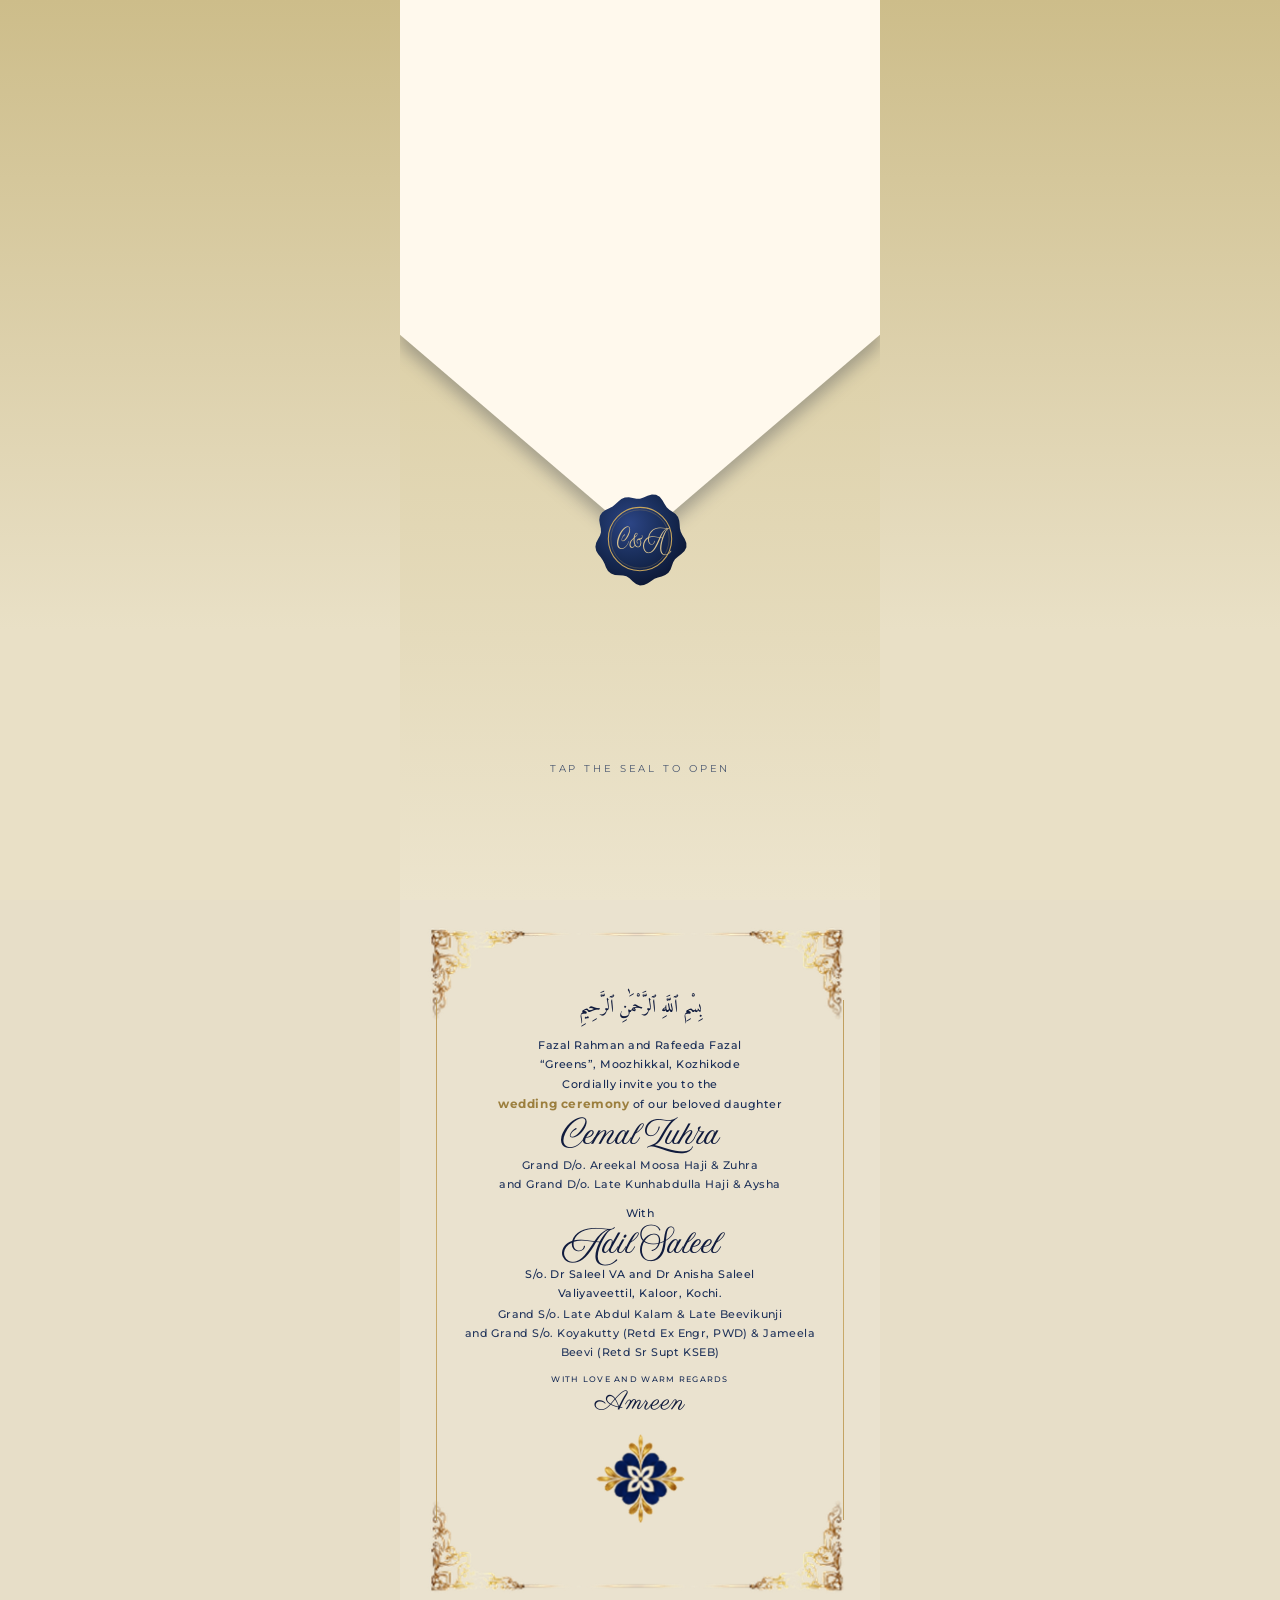
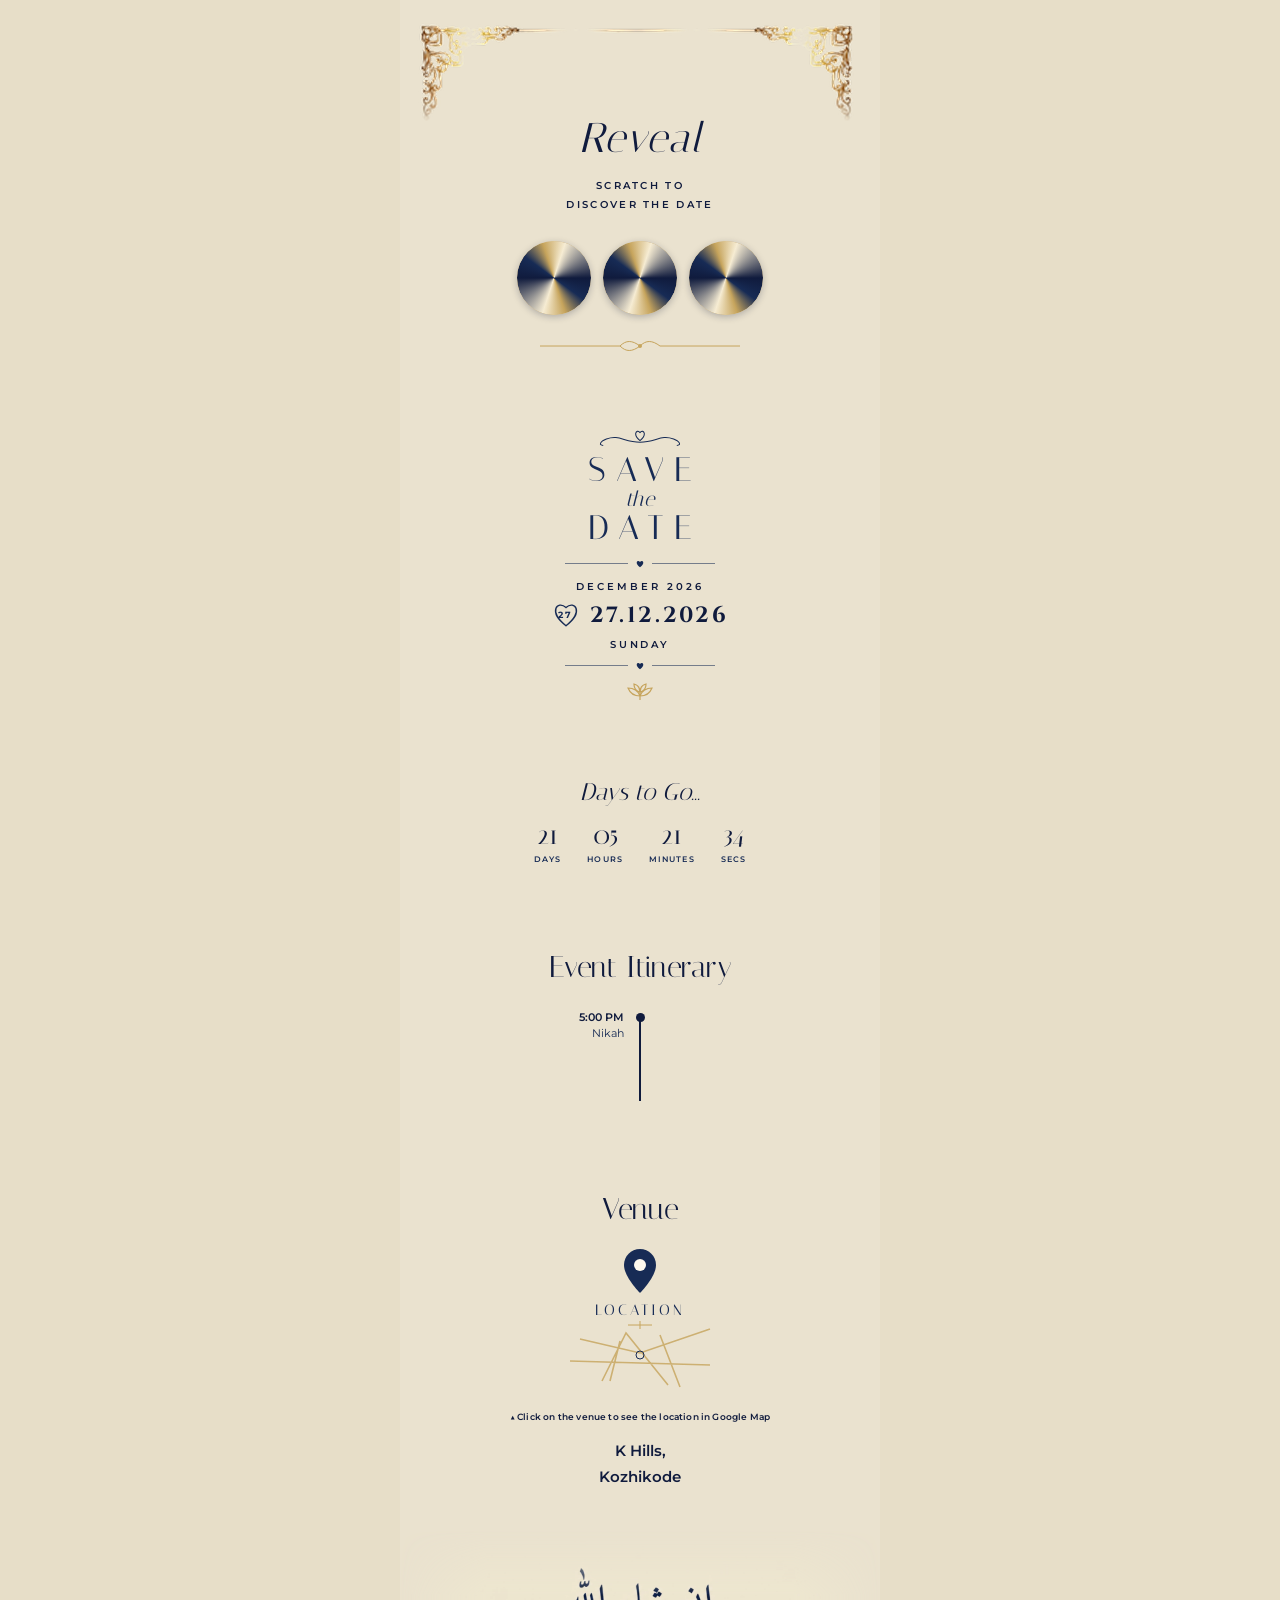
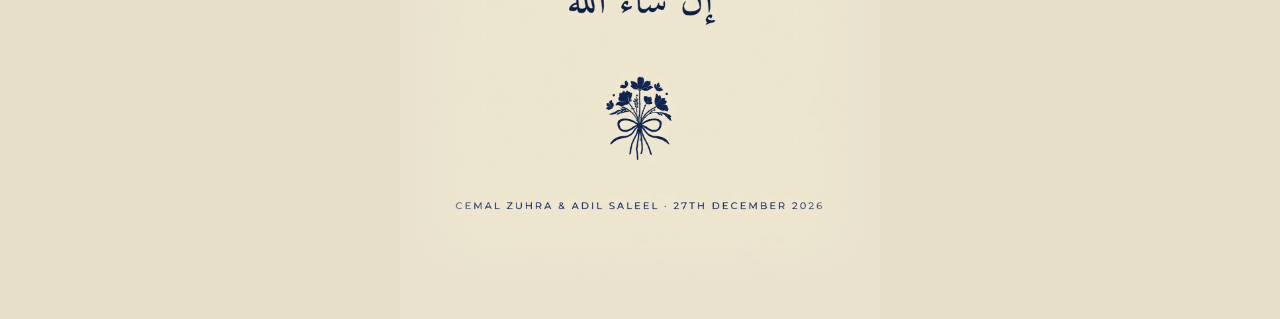
==== index.html @ 6d4accc9 "fefrfrfw" ====
<!DOCTYPE html>
<html lang="en">
<head>
<meta charset="utf-8">
<meta name="viewport" content="width=device-width, initial-scale=1, viewport-fit=cover">
<title>Cemal Zuhra &amp; Adil Saleel · Nikah Invitation</title>

<!-- Open Graph / Facebook / WhatsApp -->
<meta property="og:type" content="website">
<meta property="og:url" content="https://cemal-zuhra-adil-saleel.vercel.app/">
<meta property="og:title" content="Cemal Zuhra &amp; Adil Saleel · Nikah Invitation">
<meta property="og:description" content="Join us as we celebrate the Nikah of Cemal Zuhra and Adil Saleel on 27th December 2026 at K Hills, Kozhikode.">
<meta property="og:image" content="https://cemal-zuhra-adil-saleel.vercel.app/assets/og.jpg">
<meta property="og:image:width" content="1200">
<meta property="og:image:height" content="630">

<!-- Twitter -->
<meta property="twitter:card" content="summary_large_image">
<meta property="twitter:url" content="https://cemal-zuhra-adil-saleel.vercel.app/">
<meta property="twitter:title" content="Cemal Zuhra &amp; Adil Saleel · Nikah Invitation">
<meta property="twitter:description" content="Join us as we celebrate the Nikah of Cemal Zuhra and Adil Saleel on 27th December 2026 at K Hills, Kozhikode.">
<meta property="twitter:image" content="https://cemal-zuhra-adil-saleel.vercel.app/assets/og.jpg">
<link rel="preconnect" href="https://fonts.googleapis.com">
<link rel="preconnect" href="https://fonts.gstatic.com" crossorigin>
<link href="https://fonts.googleapis.com/css2?family=Cinzel:wght@600;700&family=Italiana&family=Parisienne&family=Montserrat:wght@400;500;600;700&family=Amiri:wght@400;700&display=swap" rel="stylesheet">
<link rel="stylesheet" href="style.css">
</head>
<body class="lock">

<!-- BACKGROUND AUDIO -->
<audio id="bgAudio" autoplay loop>
  <source src="assets/ZARIYA.mp3" type="audio/mp3">
  Your browser does not support the audio element.
</audio>

<!-- ENVELOPE -->
<div id="env"><div class="in">
  <div class="flapwrap"><div class="flap"></div></div>
  <button class="seal" id="seal" aria-label="Open the invitation">
    <svg viewBox="0 0 120 120"><defs><radialGradient id="wx" cx="38%" cy="32%" r="75%"><stop offset="0" stop-color="#2C4585"/><stop offset=".55" stop-color="#172B55"/><stop offset="1" stop-color="#0B1530"/></radialGradient></defs>
    <path id="wp" fill="url(#wx)" d=""/><circle cx="60" cy="60" r="38" fill="none" stroke="#C6A45C" stroke-width="1.3"/><circle cx="60" cy="60" r="35" fill="none" stroke="#C6A45C" stroke-opacity=".5" stroke-width=".6"/>
    <text x="60" y="68" text-anchor="middle" font-family="Amoresa, serif" font-size="24" textLength="56" lengthAdjust="spacingAndGlyphs" fill="#DCC58F">C&amp;A</text></svg>
  </button>
  <div class="hint">TAP THE SEAL TO OPEN</div>
</div></div>

<main class="page" id="pg">

<!-- 1 COVER -->
<section class="cover" aria-label="Invitation">
  <!-- <div class="cover-verse" style="top:19%">
    <div class="cv-ar">وَخَلَقْنَاكُمْ أَزْوَاجًا</div>
    <div class="cv-en">“And We created you in pairs”</div>
  </div> -->
  <!-- <div class="cover-invite" style="top:25.5%">TOGETHER WITH THEIR FAMILIES</div> -->
  <div class="names" style="top:31.5%">Cemal </div>
  <div class="heart" style="top:38%"><i></i><svg viewBox="0 0 24 22"><path d="M12 20.5C-5 8 4-2 12 5c8-7 17 3 0 15.5z" fill="none" stroke="currentColor" stroke-width="1.8"/></svg><i></i></div>
  <div class="names" style="top:44.5%">Adil </div>
  <div class="cover-floral" style="top:51.5%">
    <svg viewBox="0 0 260 40" class="floral-svg" aria-hidden="true">
      <defs>
        <linearGradient id="flr-line-l" x1="0%" y1="0%" x2="100%" y2="0%">
          <stop offset="0%" stop-color="#C6A45C" stop-opacity="0"/>
          <stop offset="50%" stop-color="#C6A45C" stop-opacity="0.8"/>
          <stop offset="100%" stop-color="#B8924A"/>
        </linearGradient>
        <linearGradient id="flr-line-r" x1="0%" y1="0%" x2="100%" y2="0%">
          <stop offset="0%" stop-color="#B8924A"/>
          <stop offset="50%" stop-color="#C6A45C" stop-opacity="0.8"/>
          <stop offset="100%" stop-color="#C6A45C" stop-opacity="0"/>
        </linearGradient>
        <linearGradient id="flr-gold" x1="0%" y1="0%" x2="100%" y2="100%">
          <stop offset="0%" stop-color="#DFC896"/>
          <stop offset="45%" stop-color="#C6A45C"/>
          <stop offset="100%" stop-color="#9C7F3E"/>
        </linearGradient>
      </defs>
      <line x1="15" y1="20" x2="96" y2="20" stroke="url(#flr-line-l)" stroke-width="0.9" stroke-linecap="round"/>
      <line x1="164" y1="20" x2="245" y2="20" stroke="url(#flr-line-r)" stroke-width="0.9" stroke-linecap="round"/>
      <path d="M 96 20 C 101 20, 104 18, 106 15 C 107 13.5, 106 12, 103.5 13" fill="none" stroke="#C6A45C" stroke-width="0.9" stroke-linecap="round"/>
      <circle cx="100" cy="24" r="1.4" fill="#C6A45C"/>
      <path d="M 164 20 C 159 20, 156 18, 154 15 C 153 13.5, 154 12, 156.5 13" fill="none" stroke="#C6A45C" stroke-width="0.9" stroke-linecap="round"/>
      <circle cx="160" cy="24" r="1.4" fill="#C6A45C"/>
      <path d="M 130 5 C 132.5 11, 133 18, 130 26 C 127 18, 127.5 11, 130 5 Z" fill="url(#flr-gold)"/>
      <line x1="130" y1="6" x2="130" y2="25" stroke="#9C7F3E" stroke-width="0.4" opacity="0.6"/>
      <path d="M 112 14.5 C 117 14, 124 17.5, 130 26 C 123.5 24, 116.5 21, 112 14.5 Z" fill="url(#flr-gold)"/>
      <path d="M 113 15 Q 121.5 20 130 26" fill="none" stroke="#9C7F3E" stroke-width="0.4" opacity="0.6"/>
      <path d="M 148 14.5 C 143 14, 136 17.5, 130 26 C 136.5 24, 143.5 21, 148 14.5 Z" fill="url(#flr-gold)"/>
      <path d="M 147 15 Q 138.5 20 130 26" fill="none" stroke="#9C7F3E" stroke-width="0.4" opacity="0.6"/>
      <path d="M 130 28.5 L 131.6 31 L 130 33.5 L 128.4 31 Z" fill="url(#flr-gold)"/>
    </svg>
  </div>
  <div class="cover-event" style="top:58.5%">
    <div class="ce-title">Nikah</div>
    <div class="ce-date">27 Dec '26</div>
  </div>
  <div class="cover-venue" style="top:66.8%">K HILLS<br>KOZHIKODE</div>
  <div class="scroll" style="top:77%"><div class="mouse"></div>SCROLL</div>
</section>

<!-- 2 FAMILY -->
<section style="padding:30px 0 10px">
<div class="fam rv">
  <svg width="0" height="0" style="position:absolute"><defs><linearGradient id="gg" x1="0" y1="0" x2="1" y2="1"><stop offset="0" stop-color="#DCC58F"/><stop offset=".5" stop-color="#C6A45C"/><stop offset="1" stop-color="#9C7F3E"/></linearGradient>
  <symbol id="corner" viewBox="0 0 74 74"><g fill="none" stroke="url(#gg)" stroke-width="1.3" stroke-linecap="round"><path d="M4 4H70M4 4V70M9 9H48M9 9V48"/><path d="M12 12c14 0 22 6 22 18-9-2-14 2-14 10-8-2-12 4-12 14"/><path d="M12 12c0 14 6 22 18 22-2-9 2-14 10-14-2-8 4-12 14-12"/><path d="M22 22c6 0 8 4 6 8M30 14c4 2 6 6 4 10M14 30c2 4 6 6 10 4"/></g><circle cx="12" cy="12" r="3" fill="url(#gg)"/></symbol></defs></svg>
  <img class="orn-t" src="assets/ornament-top.png" alt="" aria-hidden="true"><img class="orn-b" src="assets/ornament-top.png" alt="" aria-hidden="true"><i class="sl l"></i><i class="sl r"></i>
  <div class="ar">بِسْمِ ٱللَّهِ ٱلرَّحْمَٰنِ ٱلرَّحِيمِ</div>
  <div class="sp"></div>
  <div class="cap">Fazal Rahman and Rafeeda Fazal<br>“Greens”, Moozhikkal, Kozhikode<br>Cordially invite you to the<br><span class="hl">wedding ceremony</span> of our beloved daughter</div>
  <span class="nm">Cemal Zuhra</span>
  <div class="cap gp">Grand D/o. Areekal Moosa Haji &amp; Zuhra<br>and Grand D/o. Late Kunhabdulla Haji &amp; Aysha</div>
  <div class="cap with">With</div>
  <span class="nm">Adil Saleel</span>
  <div class="cap">S/o. Dr Saleel VA and Dr Anisha Saleel<br>Valiyaveettil, Kaloor, Kochi.</div>
  <div class="cap gp">Grand S/o. Late Abdul Kalam &amp; Late Beevikunji<br>and Grand S/o. Koyakutty (Retd Ex Engr, PWD) &amp; Jameela Beevi (Retd Sr Supt KSEB)</div>
  <div class="reg">
    <div class="reg-t">With love and warm regards</div>
    <div class="reg-n">Amreen</div>
  </div>
  <img class="med" src="assets/flower.png" alt="" aria-hidden="true">
</div>
</section>

<!-- 3 REVEAL -->
<section class="rev">
  <img class="otop" src="assets/ornament-top.png" alt="" aria-hidden="true">
  <div class="script rv">Reveal</div>
  <div class="cap rv d1">Scratch to<br>discover the date</div>
  <div class="discs rv d2" id="discs">
    <div class="disc" tabindex="0" role="button" aria-label="Scratch to reveal the day"><b>27th</b><canvas></canvas></div>
    <div class="disc" tabindex="0" role="button" aria-label="Scratch to reveal the month"><b>December</b><canvas></canvas></div>
    <div class="disc" tabindex="0" role="button" aria-label="Scratch to reveal the year"><b>2026</b><canvas></canvas></div>
  </div>
  <svg class="orn" viewBox="0 0 200 14"><g fill="none" stroke="#C6A45C" stroke-width="1"><path d="M0 7H80M120 7H200"/><path d="M80 7c6-6 12-6 20 0-8 6-14 6-20 0zM100 7c6-6 12-6 20 0"/></g><circle cx="100" cy="7" r="2" fill="#C6A45C"/></svg>
</section>

<!-- 4 SAVE THE DATE -->
<section class="std">
  <svg class="h rv" viewBox="0 0 120 40"><g fill="none" stroke="#172B55" stroke-width="1.3"><path d="M60 22c-9-7-5-15 0-10 5-5 9 3 0 10z"/><path d="M60 24C40 24 34 14 18 20c-8 3-10 8-4 8M60 24c20 0 26-10 42-4 8 3 10 8 4 8"/></g></svg>
  <div class="big rv d1">SAVE</div><div class="the rv d1">the</div><div class="big rv d1">DATE</div>
  <div class="ln rv d2"><svg width="8" height="8" viewBox="0 0 24 22"><path d="M12 21C-6 8 5-3 12 5c7-8 18 3 0 16z" fill="#172B55"/></svg></div>
  <div class="mo rv d2">DECEMBER 2026</div>
  <div class="dt rv d3"><svg viewBox="0 0 26 24"><path d="M13 22C-4 9 5-2 13 5c8-7 17 4 0 17z" fill="none" stroke="#172B55" stroke-width="1.3"/><text x="13" y="14.5" text-anchor="middle" font-size="8.5" font-family="Montserrat,sans-serif" font-weight="700" fill="#172B55">27</text></svg>27.12.2026</div>
  <div class="mo rv d3">SUNDAY</div>
  <div class="ln rv d4"><svg width="8" height="8" viewBox="0 0 24 22"><path d="M12 21C-6 8 5-3 12 5c7-8 18 3 0 16z" fill="#172B55"/></svg></div>
  <svg class="rv d4" width="60" height="20" viewBox="0 0 60 20" fill="none" stroke="#C6A45C" stroke-width="1.2"><path d="M30 18V8M30 14c-6 0-10-3-12-8 6 0 10 3 12 8zM30 14c6 0 10-3 12-8-6 0-10 3-12 8zM30 10c-4-1-6-4-6-8 4 1 6 4 6 8zM30 10c4-1 6-4 6-8-4 1-6 4-6 8z"/></svg>
</section>

<!-- 5 COUNTDOWN -->
<section class="cd">
  <h2 class="rv">Days to Go...</h2>
  <div class="cdr rv d1"><div><span id="cd">00</span><small>DAYS</small></div><div><span id="ch">00</span><small>HOURS</small></div><div><span id="cm">00</span><small>MINUTES</small></div><div><span id="cs">00</span><small>SECS</small></div></div>
</section>

<!-- 6 ITINERARY -->
<section class="it">
  <h2 class="rv">Event Itinerary</h2>
  <div class="tl2 rv d1"><span class="dot"></span><div class="t"><b>5:00 PM</b><span>Nikah</span></div></div>
</section>

<!-- 7 VENUE -->
<section class="ven">
  <h2 class="rv">Venue</h2>
  <a class="loc rv d1" href="https://www.google.com/maps/search/?api=1&query=K+Hills+Kozhikode" target="_blank" rel="noopener" aria-label="Open K Hills, Kozhikode in Google Maps">
    <svg viewBox="0 0 180 150"><path d="M90 6c-9 0-16 7-16 16 0 12 16 28 16 28s16-16 16-28c0-9-7-16-16-16z" fill="#172B55"/><circle cx="90" cy="22" r="6" fill="#FFF9ED"/>
    <text x="90" y="72" text-anchor="middle" font-family="Italiana,serif" font-size="15" letter-spacing="3" fill="#172B55">LOCATION</text>
    <path d="M78 82h24M90 78v8" stroke="#C6A45C" stroke-width="1"/>
    <g stroke="#C6A45C" stroke-opacity=".8" stroke-width="1.6" fill="none"><path d="M30 96l60 14 70-24M52 138l24-48 42 52M20 118l140 4M110 92l20 52M70 98l-10 40"/></g><circle cx="90" cy="112" r="4" fill="none" stroke="#172B55"/></svg>
  </a>
  <div class="vn rv d2"><a href="https://www.google.com/maps/search/?api=1&query=K+Hills+Kozhikode" target="_blank" rel="noopener">▲ Click on the venue to see the location in Google Map</a><p>K Hills,<br>Kozhikode</p></div>
</section>

<!-- 8 CLOSING -->
<section class="fin">
  <img class="rv" alt="In shaa Allah — Cemal Zuhra &amp; Adil Saleel · 27th December 2026" src="assets/footer.webp">
</section>

</main>

<script src="script.js"></script>
</body>
</html>
---- style.css ----
:root {
    --navy: #101B3D;
    --royal: #172B55;
    --mid: #0B1530;
    --gold: #C6A45C;
    --champ: #DCC58F;
    --ivory: #FFF9ED;
    --paper: #EAE2CF;
    --backdrop: #E7DEC8;
    box-sizing: border-box;
    padding-top: env(safe-area-inset-top, 0px);
    padding-bottom: env(safe-area-inset-bottom, 0px)
}

@media (prefers-color-scheme:dark) {
    :root:not([data-theme="light"]) {
        --backdrop: #0B1530
    }
}

:root[data-theme="dark"] {
    --backdrop: #0B1530
}

html {
    scroll-padding-top: env(safe-area-inset-top, 0px);
    scroll-behavior: smooth
}

* {
    box-sizing: border-box;
    margin: 0
}

body {
    background: var(--backdrop);
    font-family: Montserrat, sans-serif;
    color: var(--navy);
    overflow-x: hidden
}

body.lock {
    overflow: hidden;
    height: 100%
}

.page {
    max-width: 480px;
    margin: 0 auto;
    background: var(--paper);
    position: relative;
    overflow: hidden
}

.cap {
    font-size: .62rem;
    letter-spacing: .2em;
    text-transform: uppercase;
    line-height: 2;
    font-weight: 500
}

h2 {
    font-family: Italiana, serif;
    font-weight: 400;
    font-size: 1.9rem;
    color: var(--navy);
    text-align: center
}

.rv {
    opacity: 0;
    transform: translateY(28px);
    transition: opacity 1s ease, transform 1s ease
}

.rv.in {
    opacity: 1;
    transform: none
}

.d1 {
    transition-delay: .15s
}

.d2 {
    transition-delay: .3s
}

.d3 {
    transition-delay: .45s
}

.d4 {
    transition-delay: .6s
}

/* ENVELOPE */
#env {
    position: fixed;
    inset: 0;
    z-index: 50;
    background: linear-gradient(#cdbd8a, #e9e0c6 70%);
    display: flex;
    justify-content: center;
    transition: transform 1.2s cubic-bezier(.7, 0, .3, 1) .9s, opacity .8s ease 1.3s
}

#env.open {
    transform: translateY(105%);
    opacity: 0;
    pointer-events: none
}

#env .in {
    position: relative;
    width: 100%;
    max-width: 480px;
    height: 100%;
    overflow: hidden;
    background: linear-gradient(#d4c593, #ece4cd)
}

.flap {
    position: absolute;
    left: 0;
    right: 0;
    top: 0;
    height: 60%;
    background: var(--ivory);
    clip-path: polygon(0 0, 100% 0, 100% 62%, 50% 100%, 0 62%);
    filter: drop-shadow(0 8px 10px rgba(11, 21, 48, .25));
    transform-origin: top;
    transition: transform 1s ease
}

.flapwrap {
    position: absolute;
    inset: 0;
    filter: drop-shadow(0 10px 8px rgba(11, 21, 48, .28))
}

#env.open .flap {
    transform: rotateX(180deg)
}

.seal {
    position: absolute;
    left: 50%;
    top: 60%;
    width: 112px;
    height: 112px;
    margin: -56px 0 0 -56px;
    cursor: pointer;
    border: 0;
    background: none;
    z-index: 3;
    animation: pulse 2.2s ease-in-out infinite;
    transition: opacity .5s, transform .6s
}

#env.open .seal {
    opacity: 0;
    transform: scale(.7);
    animation: none
}

@keyframes pulse {
    50% {
        transform: scale(1.07)
    }
}

.hint {
    position: absolute;
    bottom: 14%;
    left: 0;
    right: 0;
    text-align: center;
    color: var(--royal);
    opacity: .75;
    font-size: .6rem;
    letter-spacing: .3em
}

/* COVER */
.cover {
    position: relative;
    width: 100%;
    aspect-ratio: 852/1574;
    container-type: inline-size;
    background: var(--paper) url(assets/cover.png) center/100% 100% no-repeat;
    text-align: center;
    color: var(--navy)
}

.cover>* {
    position: absolute;
    left: 0;
    right: 0;
    transform: translateY(calc(-50% + 16px));
    opacity: 0;
    transition: opacity 1.1s ease, transform 1.1s ease
}

.show .cover>* {
    opacity: 1;
    transform: translateY(-50%)
}

.cover .cap {
    color: var(--navy);
    font-size: 2.4cqw;
    letter-spacing: .27em;
    line-height: 1.55;
    font-weight: 400;
    text-indent: .27em
}

.names {
    font-family: 'Amoresa', 'Parisienne', Italiana, serif;
    font-size: 12.5cqw;
    font-weight: 400;
    letter-spacing: 0;
    color: var(--navy);
    line-height: 1
}

.cover-floral {
    display: flex;
    justify-content: center;
    align-items: center;
    pointer-events: none
}

.floral-svg {
    width: 46cqw;
    max-width: 210px;
    height: auto
}

.cover-verse {
    display: flex;
    flex-direction: column;
    align-items: center;
    gap: .3cqw;
    text-align: center
}

.cv-ar {
    font-family: Amiri, serif;
    font-size: 3.8cqw;
    color: var(--navy);
    letter-spacing: .06em;
    line-height: 1.3
}

.cv-en {
    font-family: Italiana, serif;
    font-style: italic;
    font-size: 2.1cqw;
    letter-spacing: .18em;
    text-indent: .18em;
    color: #9C7F3E;
    line-height: 1.3
}

.cover-invite {
    font-size: 2.1cqw;
    letter-spacing: .32em;
    text-indent: .32em;
    text-transform: uppercase;
    color: var(--navy);
    font-weight: 500;
    opacity: .85
}

.cover-event {
    display: flex;
    flex-direction: column;
    align-items: center;
    gap: 1.1cqw
}

.ce-title {
    font-family: 'Cinzel', Montserrat, serif;
    font-size: 5.4cqw;
    font-weight: 700;
    letter-spacing: .24em;
    text-indent: .24em;
    text-transform: uppercase;
    color: var(--navy);
    line-height: 1.15
}

.ce-date {
    font-family: Montserrat, sans-serif;
    font-size: 4cqw;
    font-weight: 600;
    letter-spacing: .12em;
    text-indent: .12em;
    text-transform: uppercase;
    color: var(--navy);
    line-height: 1.4
}

.cover-venue {
    font-size: 3.4cqw;
    letter-spacing: .28em;
    text-indent: .28em;
    text-transform: uppercase;
    color: var(--royal);
    font-weight: 600;
    opacity: .9;
    line-height: 1.7;
}

.heart {
    display: flex;
    align-items: center;
    gap: 1.2cqw;
    justify-content: center;
    color: var(--navy)
}

.heart i {
    width: 2.4cqw;
    height: 2px;
    background: var(--navy)
}

.heart svg {
    width: 6cqw;
    height: auto
}

.scroll {
    display: flex;
    flex-direction: column;
    align-items: center;
    gap: 1.2cqw;
    font-size: 2.2cqw;
    letter-spacing: .3em;
    font-weight: 600;
    color: var(--navy);
    text-indent: .3em
}

.mouse {
    width: 6.2cqw;
    height: 10.4cqw;
    border: 2px solid var(--navy);
    border-radius: 4cqw;
    position: relative
}

.mouse:after {
    content: "";
    position: absolute;
    left: 50%;
    top: 38%;
    width: 1.2cqw;
    height: 1.2cqw;
    margin-left: -.6cqw;
    background: #8b8f9c;
    border-radius: 50%;
    animation: wheel 1.8s ease-in-out infinite
}

@keyframes wheel {

    0%,
    100% {
        transform: translateY(-1.2cqw)
    }

    50% {
        transform: translateY(1.6cqw)
    }
}

.show .cover>:nth-child(1) {
    transition-delay: .3s
}

.show .cover>:nth-child(2) {
    transition-delay: .55s
}

.show .cover>:nth-child(3) {
    transition-delay: .8s
}

.show .cover>:nth-child(4) {
    transition-delay: 1.05s
}

.show .cover>:nth-child(5) {
    transition-delay: 1.3s
}

.show .cover>:nth-child(6) {
    transition-delay: 1.55s
}

.show .cover>:nth-child(7) {
    transition-delay: 1.8s
}

.show .cover>:nth-child(8) {
    transition-delay: 2.0s
}

.show .cover>:nth-child(9) {
    transition-delay: 2.2s
}

/* AMORESA */
@font-face {
    font-family: 'Amoresa';
    src: url('assets/Amoresa%20Regular.otf') format('opentype');
    font-display: swap
}

/* FAMILY PAGE */
@font-face {
    font-family: 'Gimna';
    src: local('Gimna'), local('Gimna Regular'), url('assets/Gimna.ttf') format('truetype'), url('assets/gimna.ttf') format('truetype'), url('assets/Gimna.woff2') format('woff2'), url('assets/Gimna.otf') format('opentype');
    font-display: swap
}

.fam {
    position: relative;
    container-type: inline-size;
    margin: 0 14px;
    padding: 76px 34px 76px;
    text-align: center;
    background: var(--paper)
}

.fam .orn-t,
.fam .orn-b {
    position: absolute;
    left: 10px;
    right: 10px;
    width: calc(100% - 20px);
    height: auto;
    pointer-events: none;
    user-select: none
}

.fam .orn-t {
    top: 10px
}

.fam .orn-b {
    bottom: 10px;
    transform: scaleY(-1)
}

.fam .sl {
    position: absolute;
    top: calc(10px + (100cqw - 20px)*.2184 - 6px);
    bottom: calc(10px + (100cqw - 20px)*.2184 - 6px);
    width: 1px;
    background: linear-gradient(#B8924A, #C6A45C 50%, #B8924A);
    opacity: .85
}

.fam .sl.l {
    left: calc(10px + (100cqw - 20px)*.032)
}

.fam .sl.r {
    right: calc(10px + (100cqw - 20px)*.032)
}

.fam>:not(img):not(.sl) {
    position: relative
}

.ar {
    font-family: Amiri, serif;
    font-size: 1.15rem;
    color: var(--navy);
    line-height: 1.6
}

.fam .cap {
    color: var(--royal);
    font-size: .68rem;
    margin: 2px 0;
    line-height: 1.75;
    letter-spacing: .04em;
    text-transform: none;
}

.fam .cap.with {
    margin: 10px 0 2px;
}

.fam .hl {
    font-weight: 700;
    color: #9C7F3E;
    letter-spacing: .05em;
    font-size: .74rem;
    display: inline-block;
}

.fam .nm {
    font-family: 'Amoresa', 'Parisienne', Italiana, serif;
    font-weight: 400;
    font-size: 1.7rem;
    letter-spacing: 0;
    color: var(--navy);
    margin-top: 10px;
    margin-bottom: 2px;
    display: block;
    line-height: 1.1
}

.fam .sp {
    height: 12px
}

.gp {
    margin-top: 4px;
    font-size: .6rem;
    line-height: 1.65;
    letter-spacing: .04em;
    text-transform: none;
    color: var(--royal);
    opacity: .95
}

.gp b {
    font-weight: 600;
    color: var(--navy)
}

.gp span {
    color: var(--royal)
}

.med {
    display: block;
    width: 96px;
    height: auto;
    margin: 14px auto 0
}

.reg {
    margin-top: 12px;
    text-align: center
}

.reg-t {
    font-size: .5rem;
    letter-spacing: .16em;
    text-transform: uppercase;
    color: var(--royal);
    font-weight: 500;
    line-height: 1.4
}

.reg-n {
    font-family: 'Parisienne', Italiana, serif;
    font-size: 1.7rem;
    font-weight: 400;
    letter-spacing: 0;
    color: var(--navy);
    margin-top: 2px;
    line-height: 1.1
}

/* REVEAL / SAVE */
.rev {
    position: relative;
    padding: 100px 24px 34px;
    text-align: center
}

.rev .otop {
    position: absolute;
    top: 10px;
    left: 14px;
    width: calc(100% - 28px);
    height: auto;
    pointer-events: none;
    user-select: none
}

.script {
    font-family: Italiana, serif;
    font-style: italic;
    font-size: 2.6rem;
    color: var(--navy);
    transform: skewX(-8deg);
    display: inline-block;
    letter-spacing: .02em
}

.rev .cap {
    font-weight: 600;
    color: var(--navy);
    margin-top: 14px;
    font-size: .6rem;
    letter-spacing: .24em
}

.discs {
    display: flex;
    gap: 12px;
    justify-content: center;
    margin: 26px 0 6px
}

.disc {
    position: relative;
    width: 74px;
    height: 74px;
    border-radius: 50%;
    cursor: pointer;
    touch-action: none;
    outline: none
}

.disc b {
    position: absolute;
    inset: 0;
    display: flex;
    align-items: center;
    justify-content: center;
    border-radius: 50%;
    background: #F4EAD6;
    border: 1px solid rgba(198, 164, 92, .6);
    font: 500 .74rem Montserrat, sans-serif;
    color: var(--navy)
}

.disc canvas {
    position: absolute;
    inset: 0;
    width: 100%;
    height: 100%;
    border-radius: 50%;
    box-shadow: 0 2px 7px rgba(11, 21, 48, .25);
    transition: opacity .7s
}

.disc.done canvas {
    opacity: 0;
    pointer-events: none
}

.disc:focus-visible {
    box-shadow: 0 0 0 2px var(--gold)
}

.hrt {
    position: fixed;
    z-index: 60;
    pointer-events: none;
    font-size: 15px;
    line-height: 1;
    animation: fl 1.3s ease-out forwards
}

@keyframes fl {
    from {
        opacity: .95;
        transform: translate(-50%, -50%) scale(.6)
    }

    to {
        opacity: 0;
        transform: translate(calc(-50% + var(--dx)), -72px) scale(1.2)
    }
}

#conf {
    position: fixed;
    inset: 0;
    width: 100%;
    height: 100%;
    z-index: 70;
    pointer-events: none
}

.orn {
    width: 210px;
    height: 14px;
    margin: 24px auto 0;
    display: block
}

.std {
    padding: 36px 24px;
    text-align: center;
    color: var(--royal)
}

.std .h {
    width: 96px;
    margin: 0 auto -4px;
    display: block
}

.std .big {
    font-family: Italiana, serif;
    font-size: 2.1rem;
    letter-spacing: .3em;
    line-height: 1.15;
    text-indent: .3em;
    color: var(--royal)
}

.std .the {
    font-family: Italiana, serif;
    font-style: italic;
    font-size: 1.3rem;
    margin: -2px 0;
    color: var(--royal)
}

.ln {
    display: flex;
    align-items: center;
    justify-content: center;
    gap: 8px;
    margin: 12px auto;
    width: 150px
}

.ln:before,
.ln:after {
    content: "";
    flex: 1;
    height: 1px;
    background: var(--royal);
    opacity: .55
}

.std .mo {
    font-size: .62rem;
    font-weight: 600;
    letter-spacing: .3em;
    margin: 6px 0;
    color: var(--navy);
}

.dt {
    display: flex;
    align-items: center;
    justify-content: center;
    gap: 10px;
    font-family: 'Cinzel', Montserrat, serif;
    font-weight: 700;
    font-size: 1.38rem;
    letter-spacing: .12em;
    color: var(--navy);
    margin: 8px 0;
}

.dt svg {
    width: 28px;
    height: 26px;
}

/* COUNTDOWN */
.cd {
    padding: 36px 20px;
    text-align: center
}

.cd h2 {
    font-family: Italiana, serif;
    font-style: italic;
    font-size: 1.5rem;
    transform: skewX(-8deg)
}

.cdr {
    display: flex;
    gap: 26px;
    justify-content: center;
    margin-top: 16px
}

.cdr div {
    font-family: Italiana, serif;
    font-size: 1.7rem;
    line-height: 1;
    color: var(--navy)
}

.cdr small {
    display: block;
    font-family: Montserrat, sans-serif;
    font-size: .5rem;
    letter-spacing: .14em;
    font-weight: 600;
    margin-top: 6px;
    color: var(--royal)
}

/* ITINERARY */
.it {
    padding: 50px 24px
}

.tl2 {
    position: relative;
    width: 260px;
    margin: 26px auto 0;
    min-height: 90px
}

.tl2:before {
    content: "";
    position: absolute;
    left: 50%;
    top: 6px;
    bottom: 0;
    width: 2px;
    background: var(--navy);
    margin-left: -1px
}

.tl2 .dot {
    position: absolute;
    left: 50%;
    top: 2px;
    width: 9px;
    height: 9px;
    margin-left: -4.5px;
    background: var(--navy);
    border-radius: 50%
}

.tl2 .t {
    position: absolute;
    right: calc(50% + 16px);
    top: -2px;
    text-align: right;
    font-size: .68rem;
    line-height: 1.5
}

.tl2 .t b {
    display: block;
    font-weight: 600
}

.tl2 .t span {
    color: var(--royal)
}

/* VENUE */
.ven {
    padding: 40px 24px;
    text-align: center
}

.loc {
    display: block;
    margin: 16px auto 0;
    width: 180px;
    color: var(--navy);
    text-decoration: none
}

.vn {
    margin-top: 14px
}

.vn a {
    display: block;
    font-size: .55rem;
    font-weight: 600;
    color: var(--navy);
    text-decoration: none;
    letter-spacing: .02em
}

.vn p {
    font-size: .95rem;
    font-weight: 600;
    line-height: 1.7;
    margin-top: 16px;
    color: var(--navy)
}

/* RSVP */
.rs {
    padding: 34px 24px;
    text-align: center
}

.rs h2 {
    font-size: 1.4rem
}

.rs .q {
    font-size: .7rem;
    color: var(--royal);
    margin: 8px 0 16px
}

.btn {
    display: block;
    width: 100%;
    padding: 12px;
    margin-bottom: 10px;
    border-radius: 6px;
    border: 1.5px solid var(--navy);
    font: 500 .8rem Montserrat, sans-serif;
    cursor: pointer;
    transition: all .3s
}

.btn.y {
    background: var(--navy);
    color: var(--ivory)
}

.btn.n {
    background: transparent;
    color: var(--navy)
}

.btn:hover {
    background: var(--royal);
    color: var(--ivory)
}

.btn:focus-visible {
    outline: 2px solid var(--gold);
    outline-offset: 2px
}

#msg {
    font-size: .75rem;
    color: var(--royal);
    min-height: 1.4em;
    margin-top: 6px
}

/* FINAL */
.fin {
    padding: 0 0 calc(30px + env(safe-area-inset-bottom, 0px));
    text-align: center
}

.fin img {
    display: block;
    width: 100%;
    height: auto;
    -webkit-mask-image: linear-gradient(to right, transparent, #000 18%, #000 82%, transparent), linear-gradient(to bottom, transparent, #000 18%, #000 82%, transparent);
    -webkit-mask-composite: source-in;
    mask-image: linear-gradient(to right, transparent, #000 18%, #000 82%, transparent), linear-gradient(to bottom, transparent, #000 18%, #000 82%, transparent);
    mask-composite: intersect
}

@media (prefers-reduced-motion:reduce) {
    * {
        animation: none !important;
        transition-duration: .01s !important
    }
}
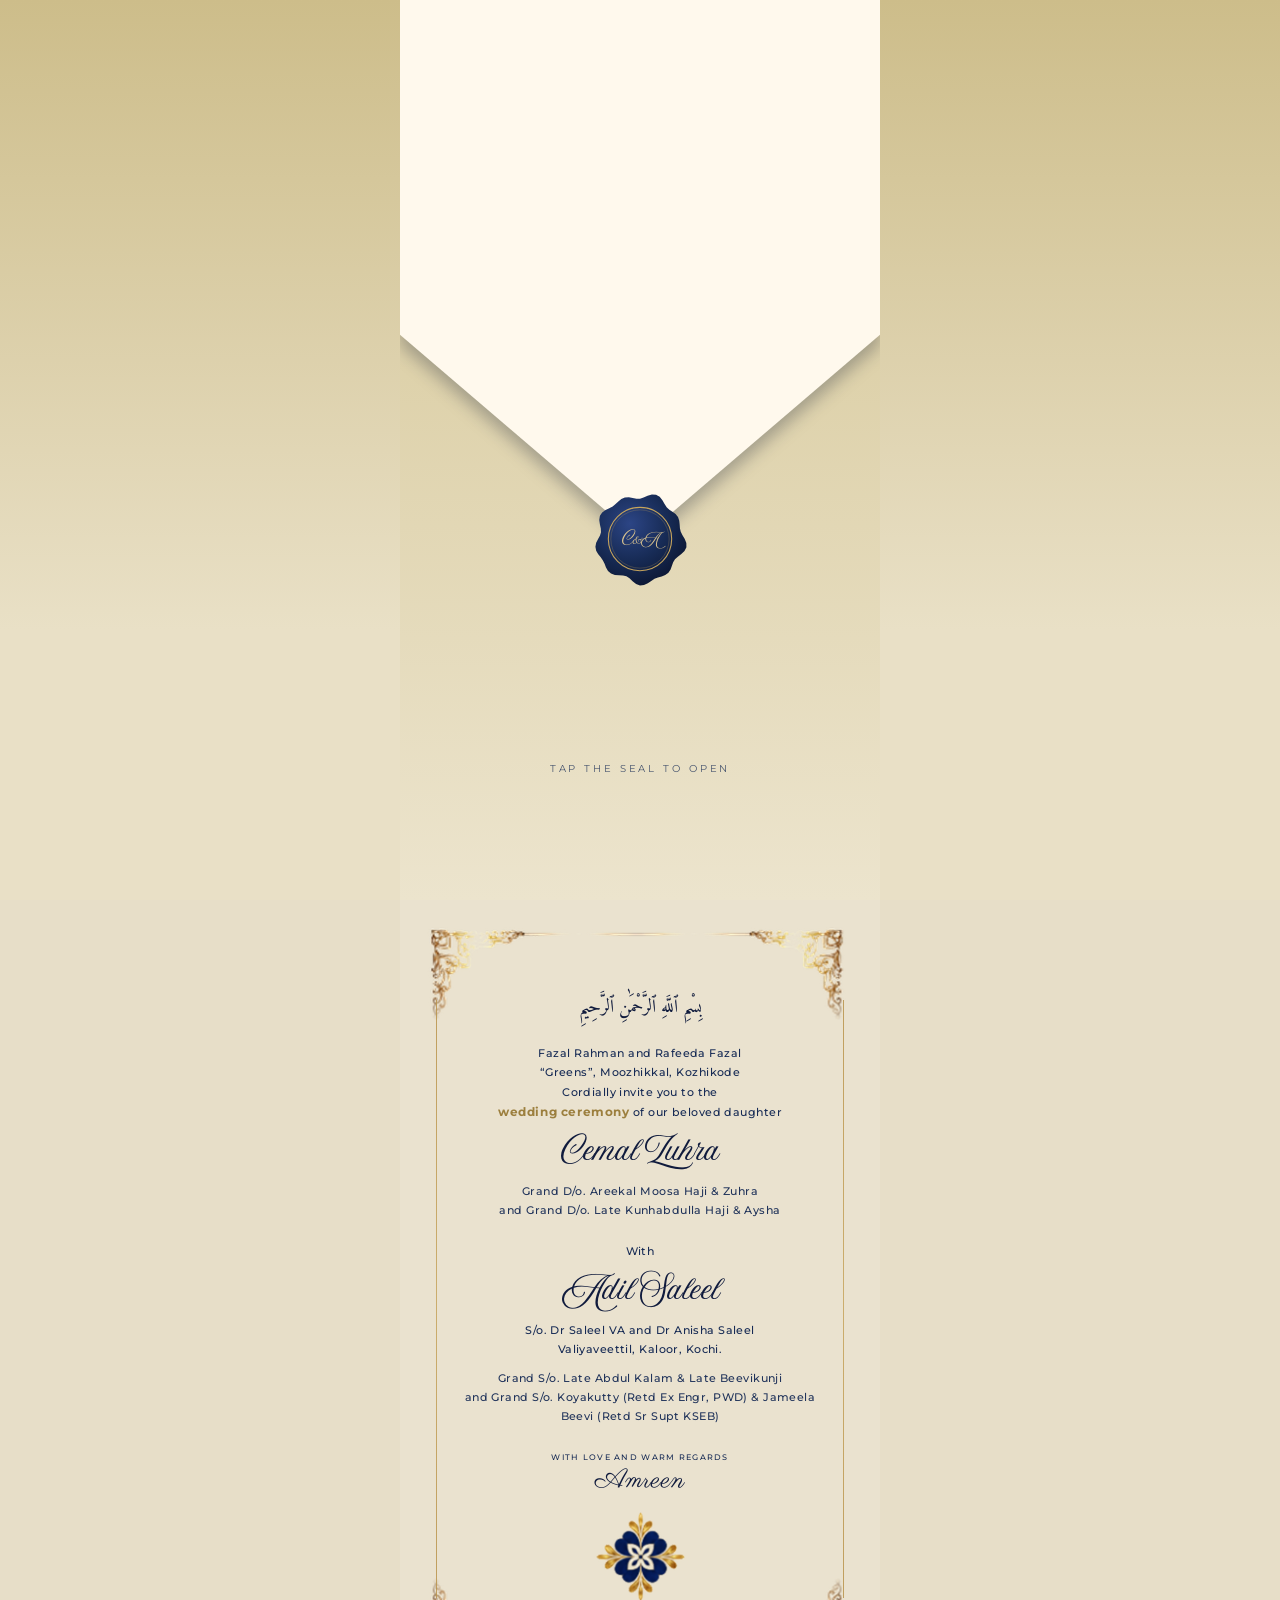
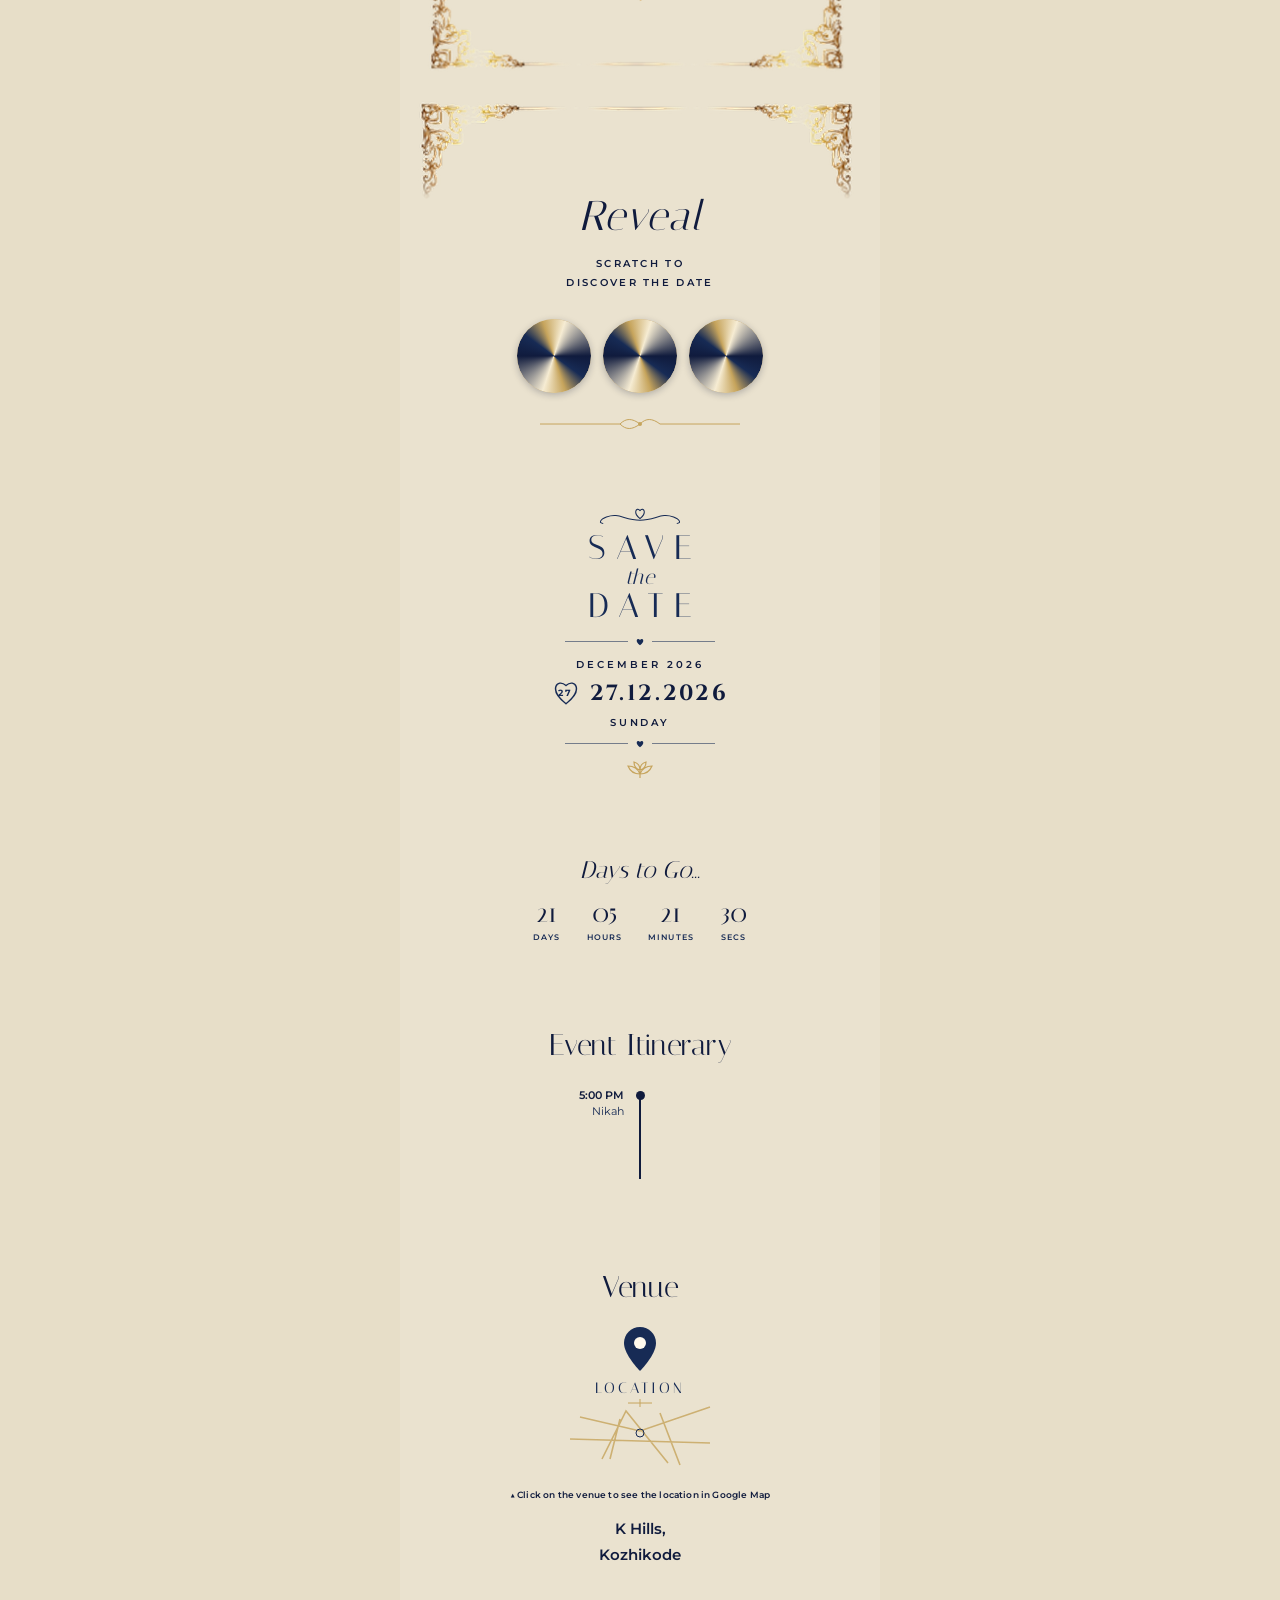
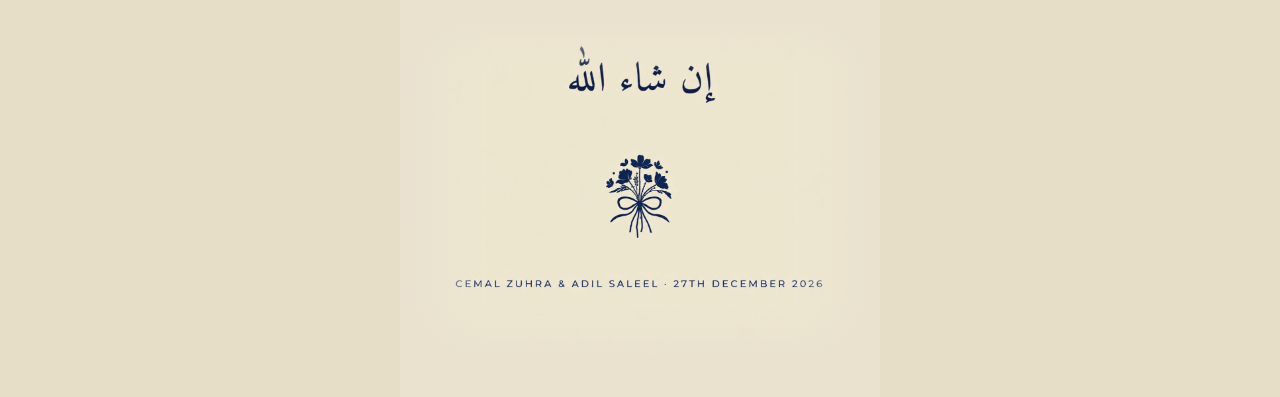
==== commit 16d16be4: "dwedew" ====
--- a/index.html
+++ b/index.html
@@ -39,7 +39,7 @@
   <button class="seal" id="seal" aria-label="Open the invitation">
     <svg viewBox="0 0 120 120"><defs><radialGradient id="wx" cx="38%" cy="32%" r="75%"><stop offset="0" stop-color="#2C4585"/><stop offset=".55" stop-color="#172B55"/><stop offset="1" stop-color="#0B1530"/></radialGradient></defs>
     <path id="wp" fill="url(#wx)" d=""/><circle cx="60" cy="60" r="38" fill="none" stroke="#C6A45C" stroke-width="1.3"/><circle cx="60" cy="60" r="35" fill="none" stroke="#C6A45C" stroke-opacity=".5" stroke-width=".6"/>
-    <text x="60" y="68" text-anchor="middle" font-family="Amoresa, serif" font-size="24" textLength="56" lengthAdjust="spacingAndGlyphs" fill="#DCC58F">C&amp;A</text></svg>
+    <text x="60" y="65" text-anchor="middle" font-family="Amoresa, serif" font-size="17" fill="#DCC58F"><tspan>C</tspan><tspan font-size="12.5">&amp;</tspan><tspan font-size="14.5">A</tspan></text></svg>
   </button>
   <div class="hint">TAP THE SEAL TO OPEN</div>
 </div></div>
@@ -54,7 +54,7 @@
   </div> -->
   <!-- <div class="cover-invite" style="top:25.5%">TOGETHER WITH THEIR FAMILIES</div> -->
   <div class="names" style="top:31.5%">Cemal </div>
-  <div class="heart" style="top:38%"><i></i><svg viewBox="0 0 24 22"><path d="M12 20.5C-5 8 4-2 12 5c8-7 17 3 0 15.5z" fill="none" stroke="currentColor" stroke-width="1.8"/></svg><i></i></div>
+  <div class="heart" style="top:36.5%"><i></i><svg viewBox="0 0 24 22"><path d="M12 20.5C-5 8 4-2 12 5c8-7 17 3 0 15.5z" fill="none" stroke="currentColor" stroke-width="1.8"/></svg><i></i></div>
   <div class="names" style="top:44.5%">Adil </div>
   <div class="cover-floral" style="top:51.5%">
     <svg viewBox="0 0 260 40" class="floral-svg" aria-hidden="true">
--- a/style.css
+++ b/style.css
@@ -489,14 +489,14 @@
 .fam .cap {
     color: var(--royal);
     font-size: .68rem;
-    margin: 2px 0;
+    margin: 10px 0;
     line-height: 1.75;
     letter-spacing: .04em;
     text-transform: none;
 }
 
 .fam .cap.with {
-    margin: 10px 0 2px;
+    margin: 22px 0 4px;
 }
 
 .fam .hl {
@@ -513,8 +513,8 @@
     font-size: 1.7rem;
     letter-spacing: 0;
     color: var(--navy);
-    margin-top: 10px;
-    margin-bottom: 2px;
+    margin-top: 18px;
+    margin-bottom: 12px;
     display: block;
     line-height: 1.1
 }
@@ -550,7 +550,7 @@
 }
 
 .reg {
-    margin-top: 12px;
+    margin-top: 26px;
     text-align: center
 }
 
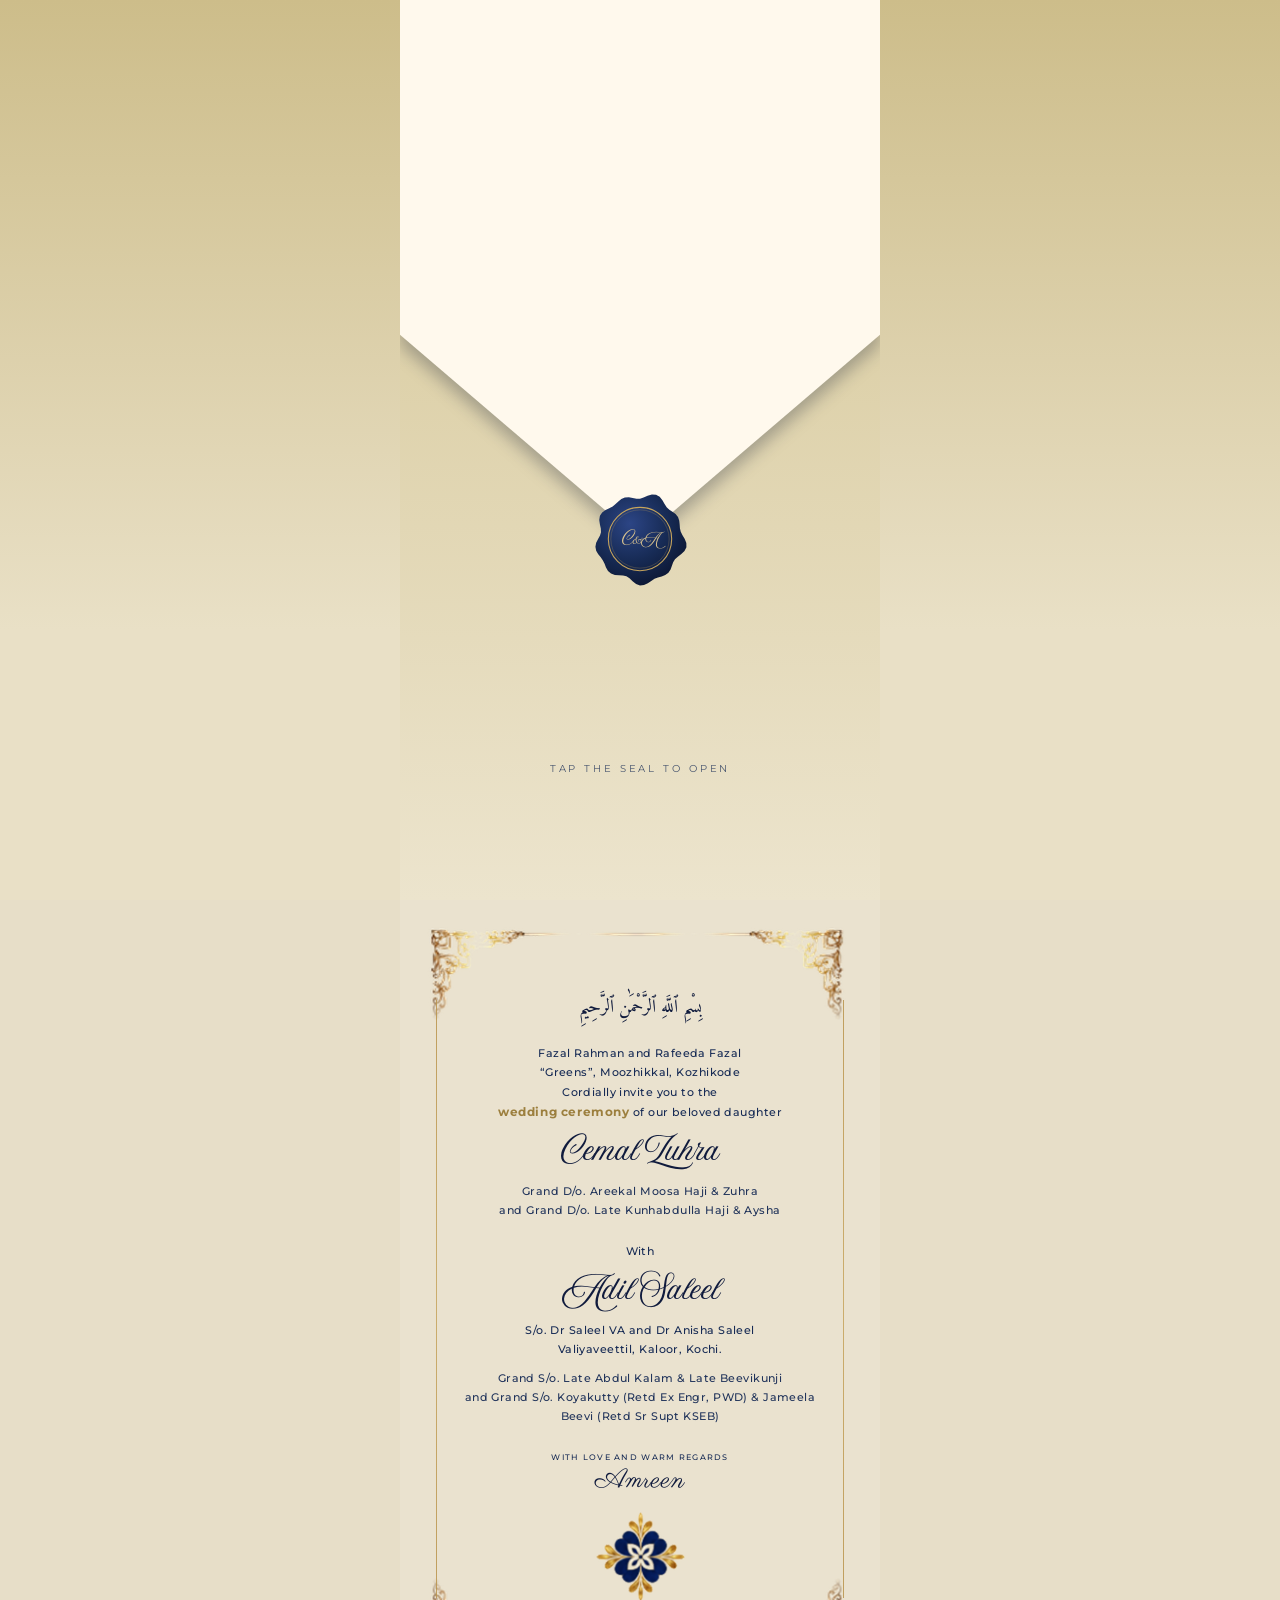
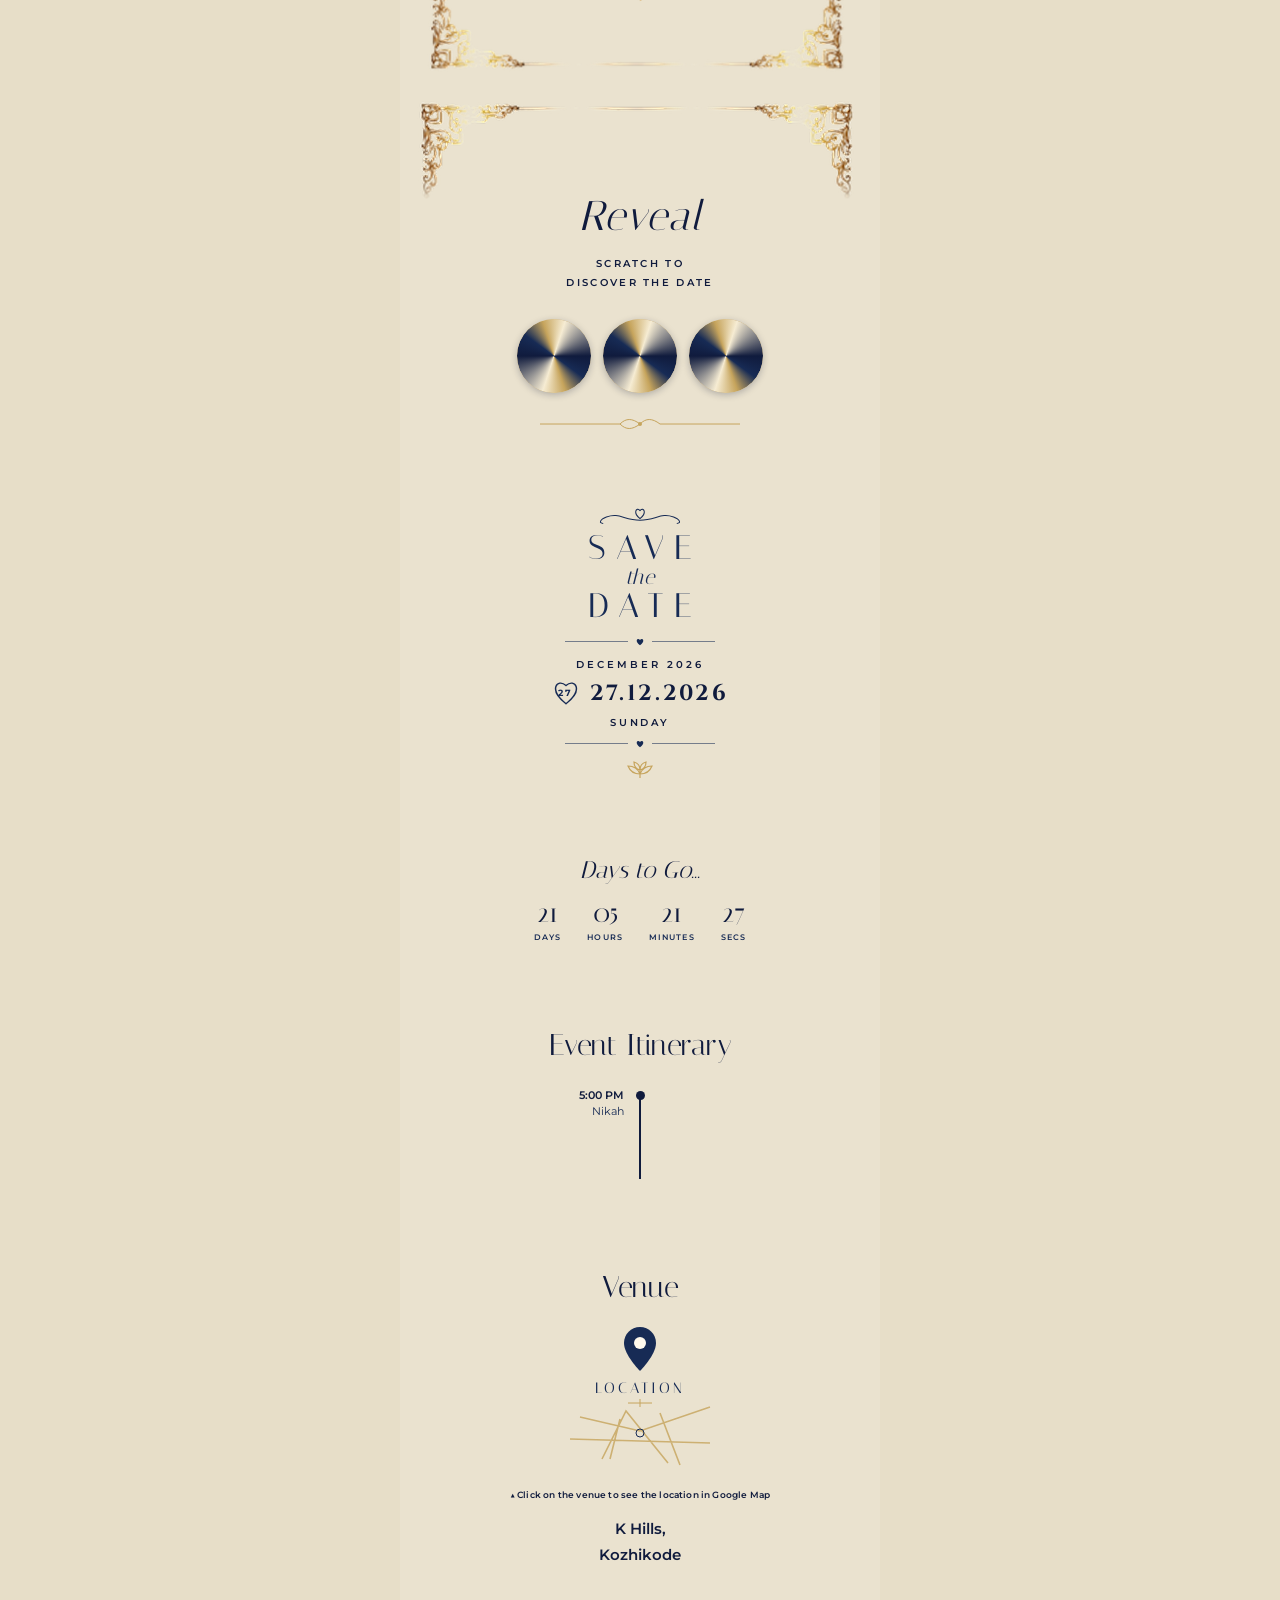
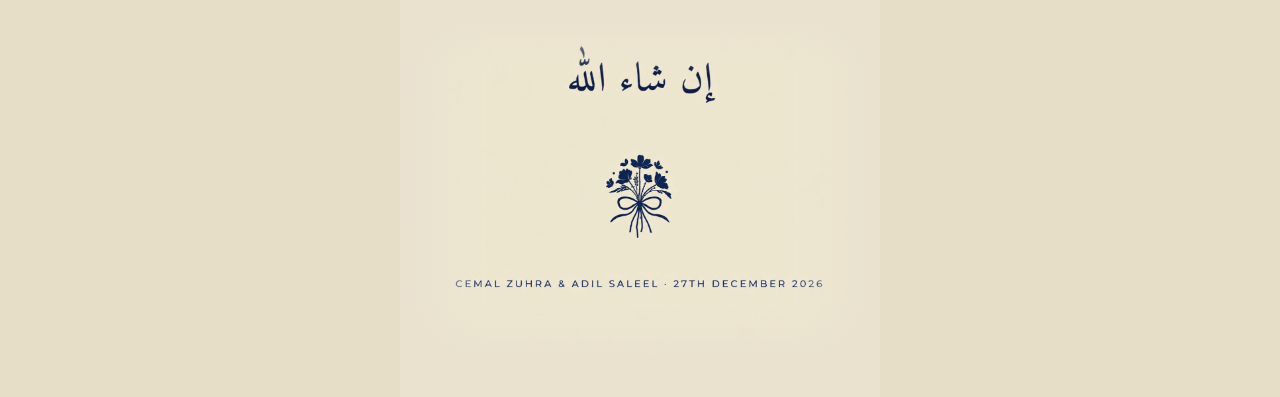
==== commit 23935221: "wedwefcw" ====
--- a/index.html
+++ b/index.html
@@ -29,7 +29,7 @@
 
 <!-- BACKGROUND AUDIO -->
 <audio id="bgAudio" autoplay loop>
-  <source src="assets/ZARIYA.mp3" type="audio/mp3">
+  <source src="assets/kudumayi (2).mp3" type="audio/mp3">
   Your browser does not support the audio element.
 </audio>
 
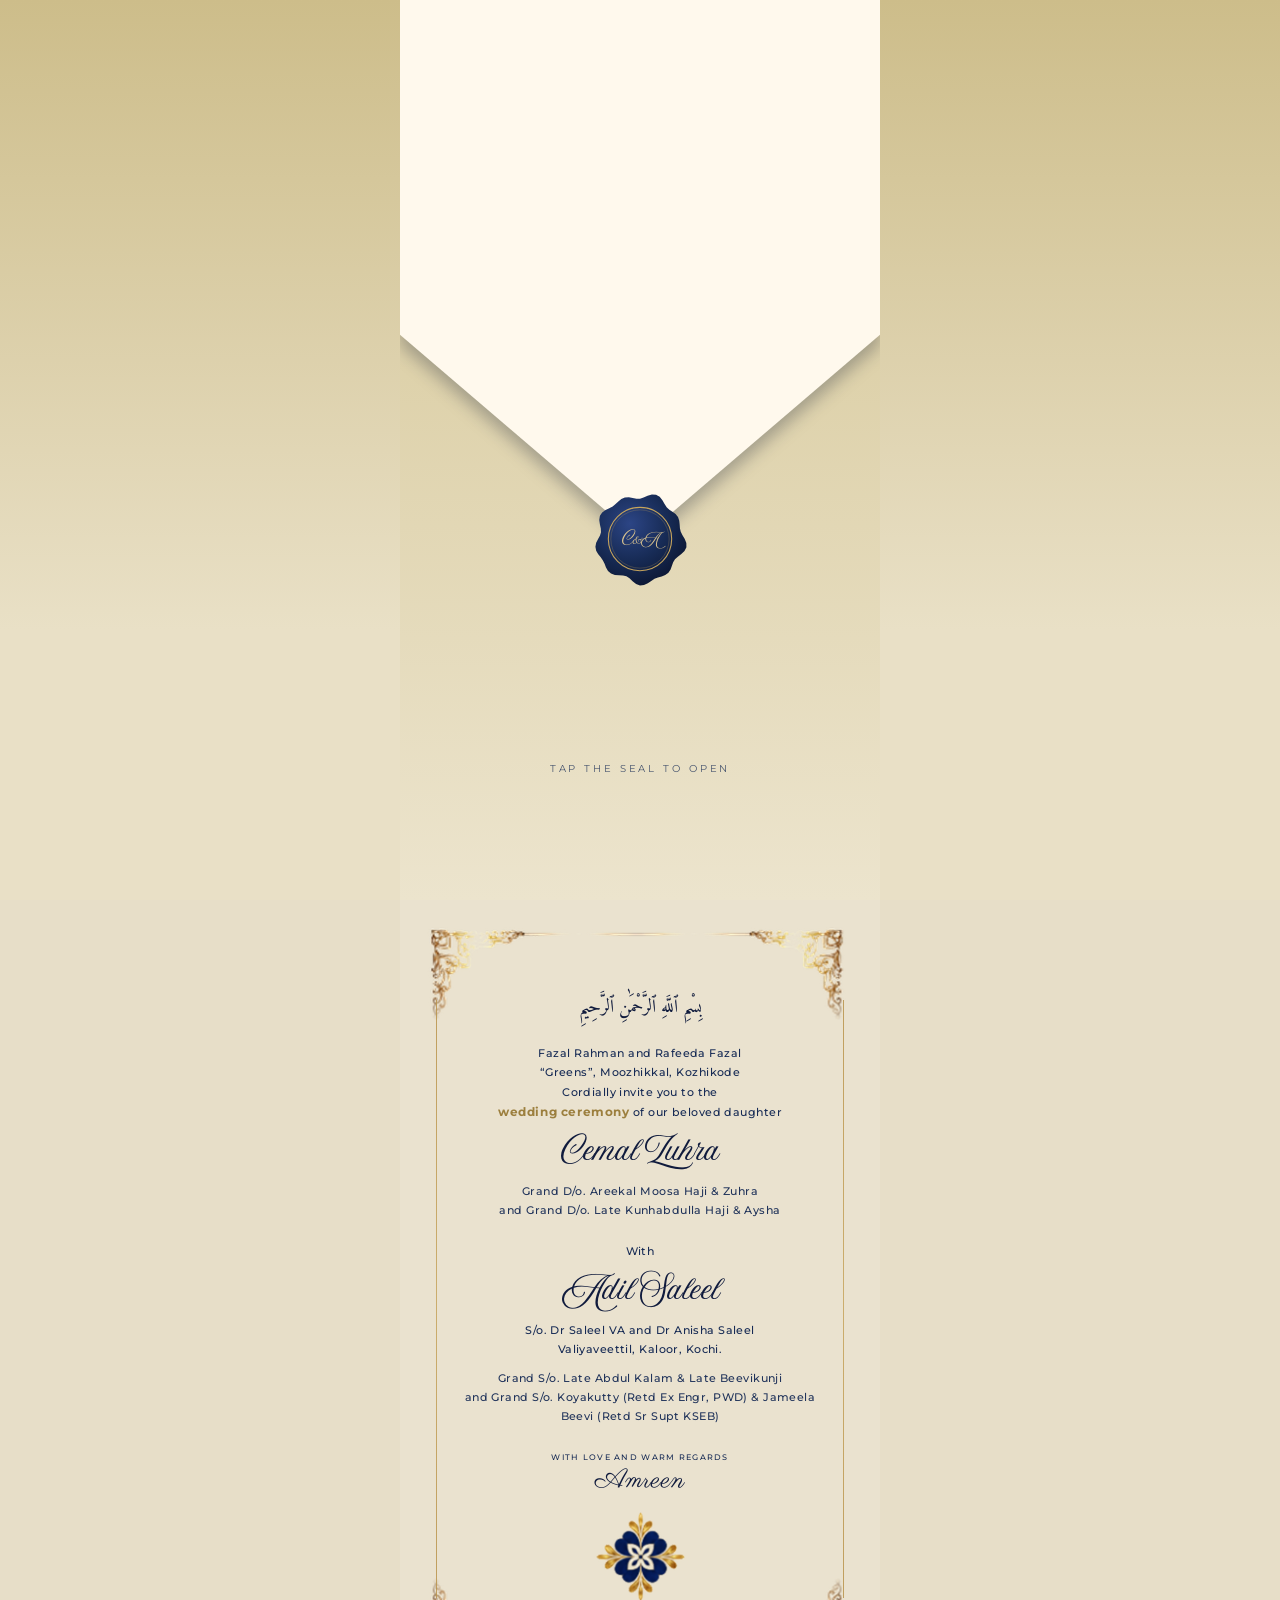
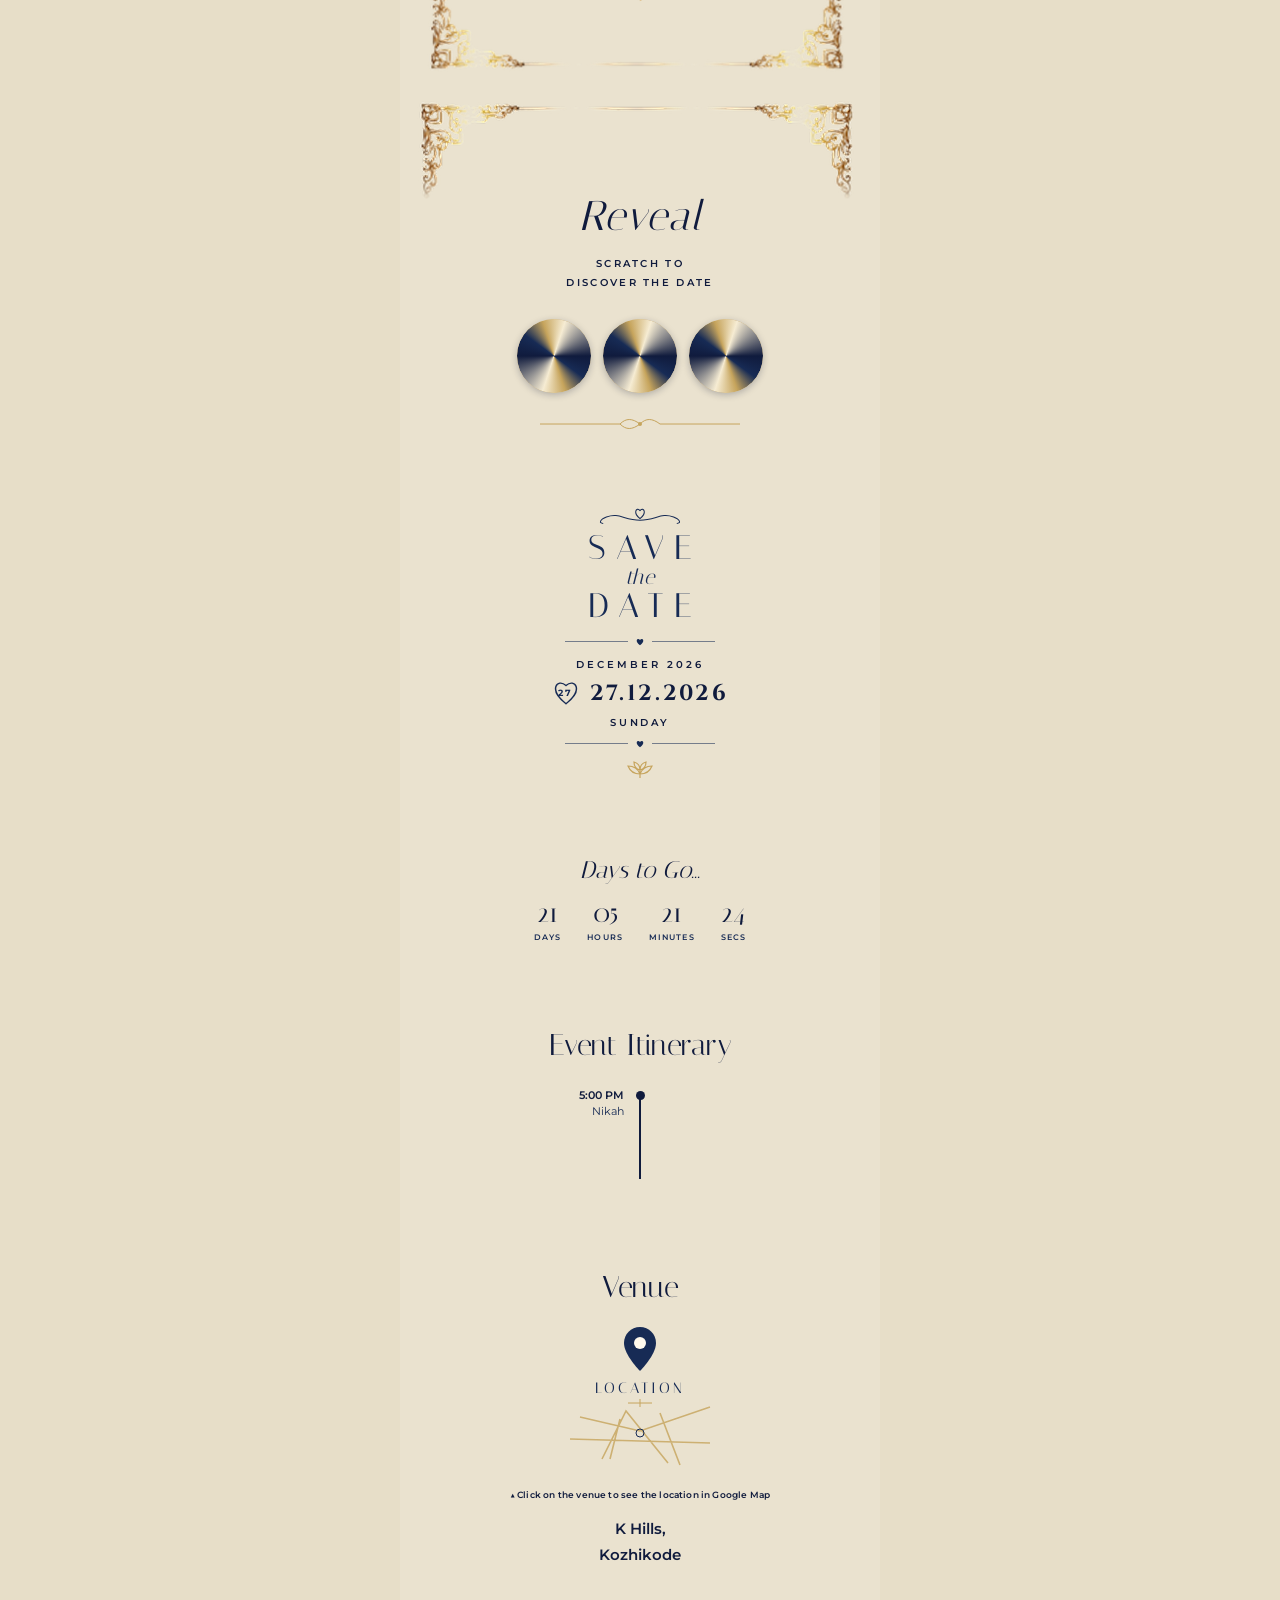
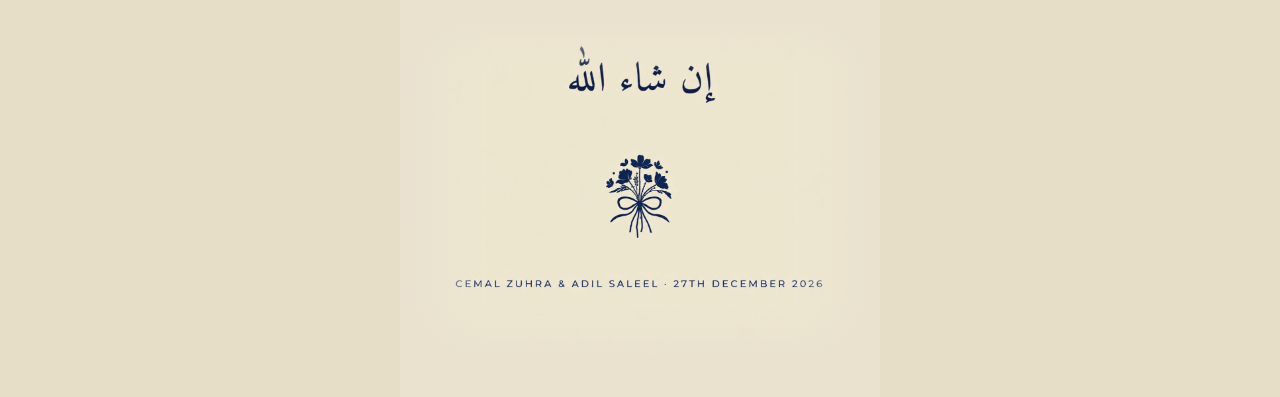
==== commit f791bc1d: "efwef" ====
--- a/index.html
+++ b/index.html
@@ -29,7 +29,7 @@
 
 <!-- BACKGROUND AUDIO -->
 <audio id="bgAudio" autoplay loop>
-  <source src="assets/kudumayi (2).mp3" type="audio/mp3">
+  <source src="assets/ZARIYA.mp3" type="audio/mp3">
   Your browser does not support the audio element.
 </audio>
 
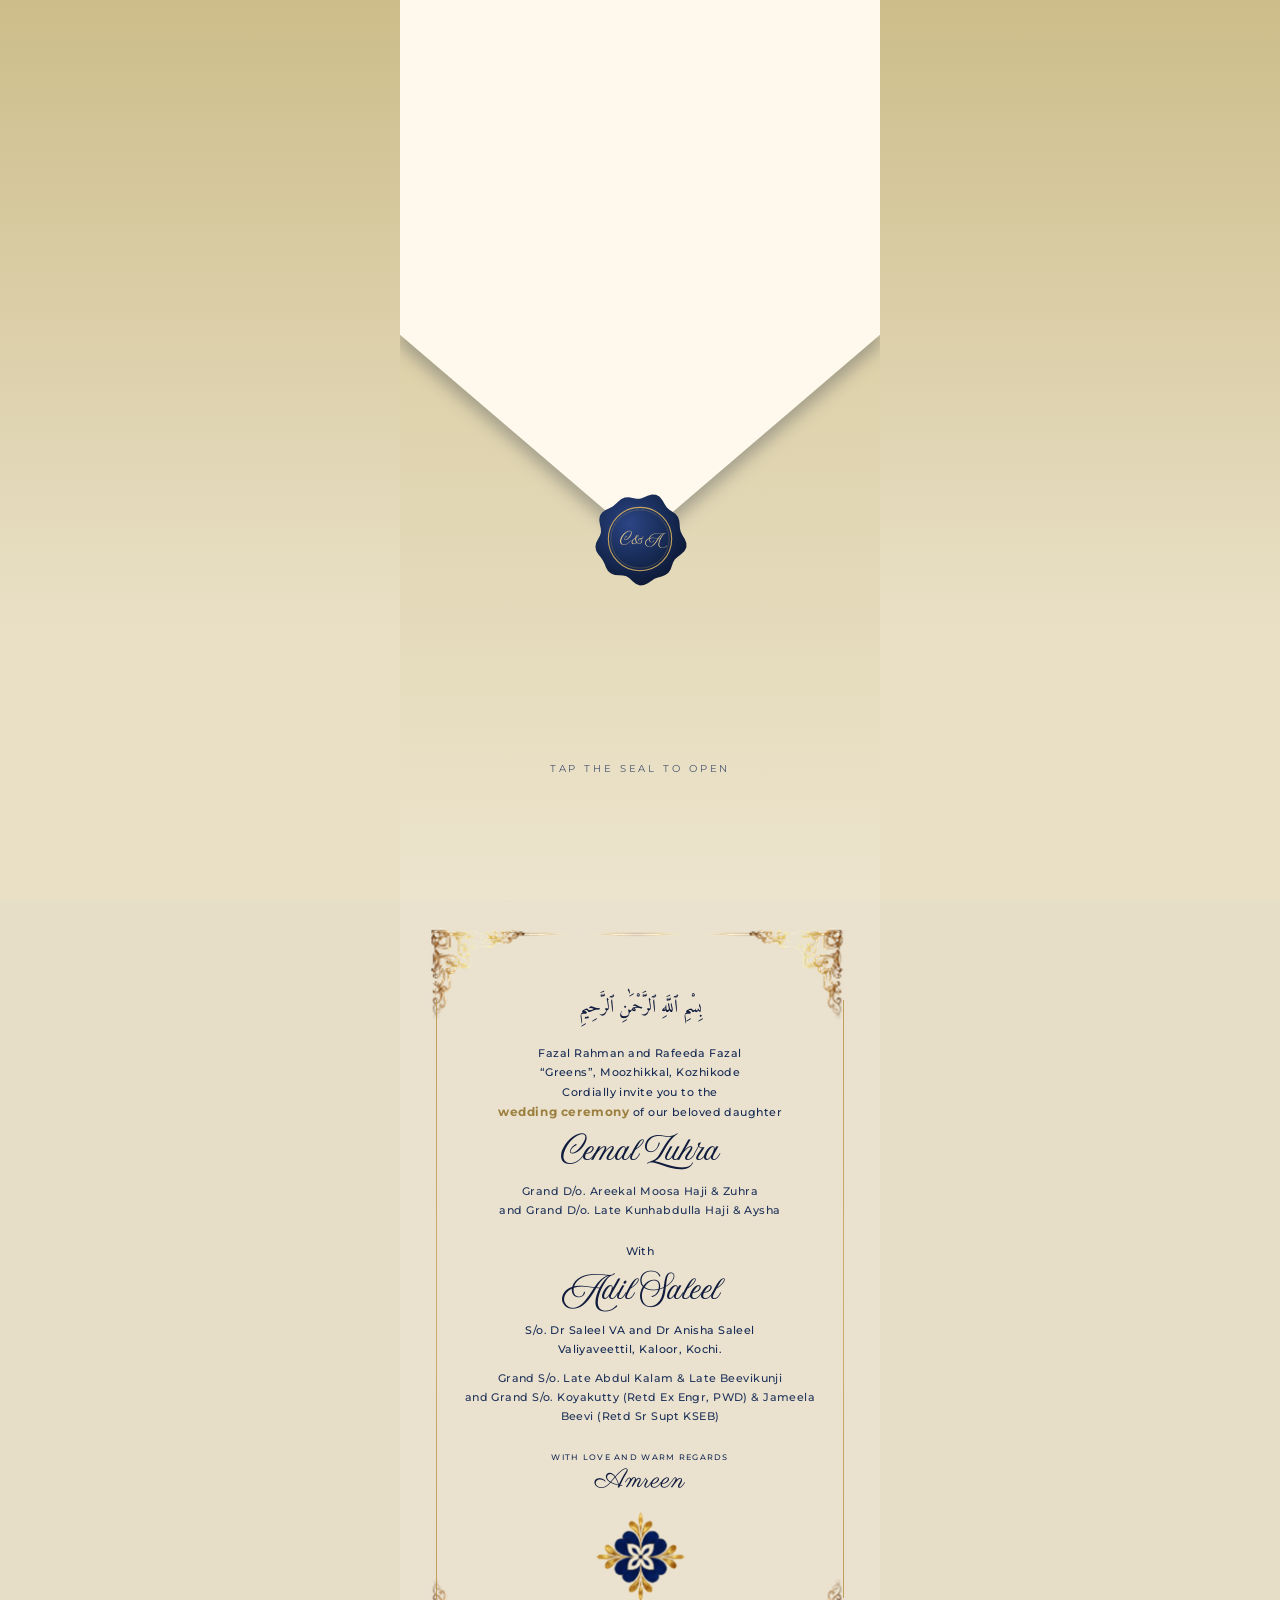
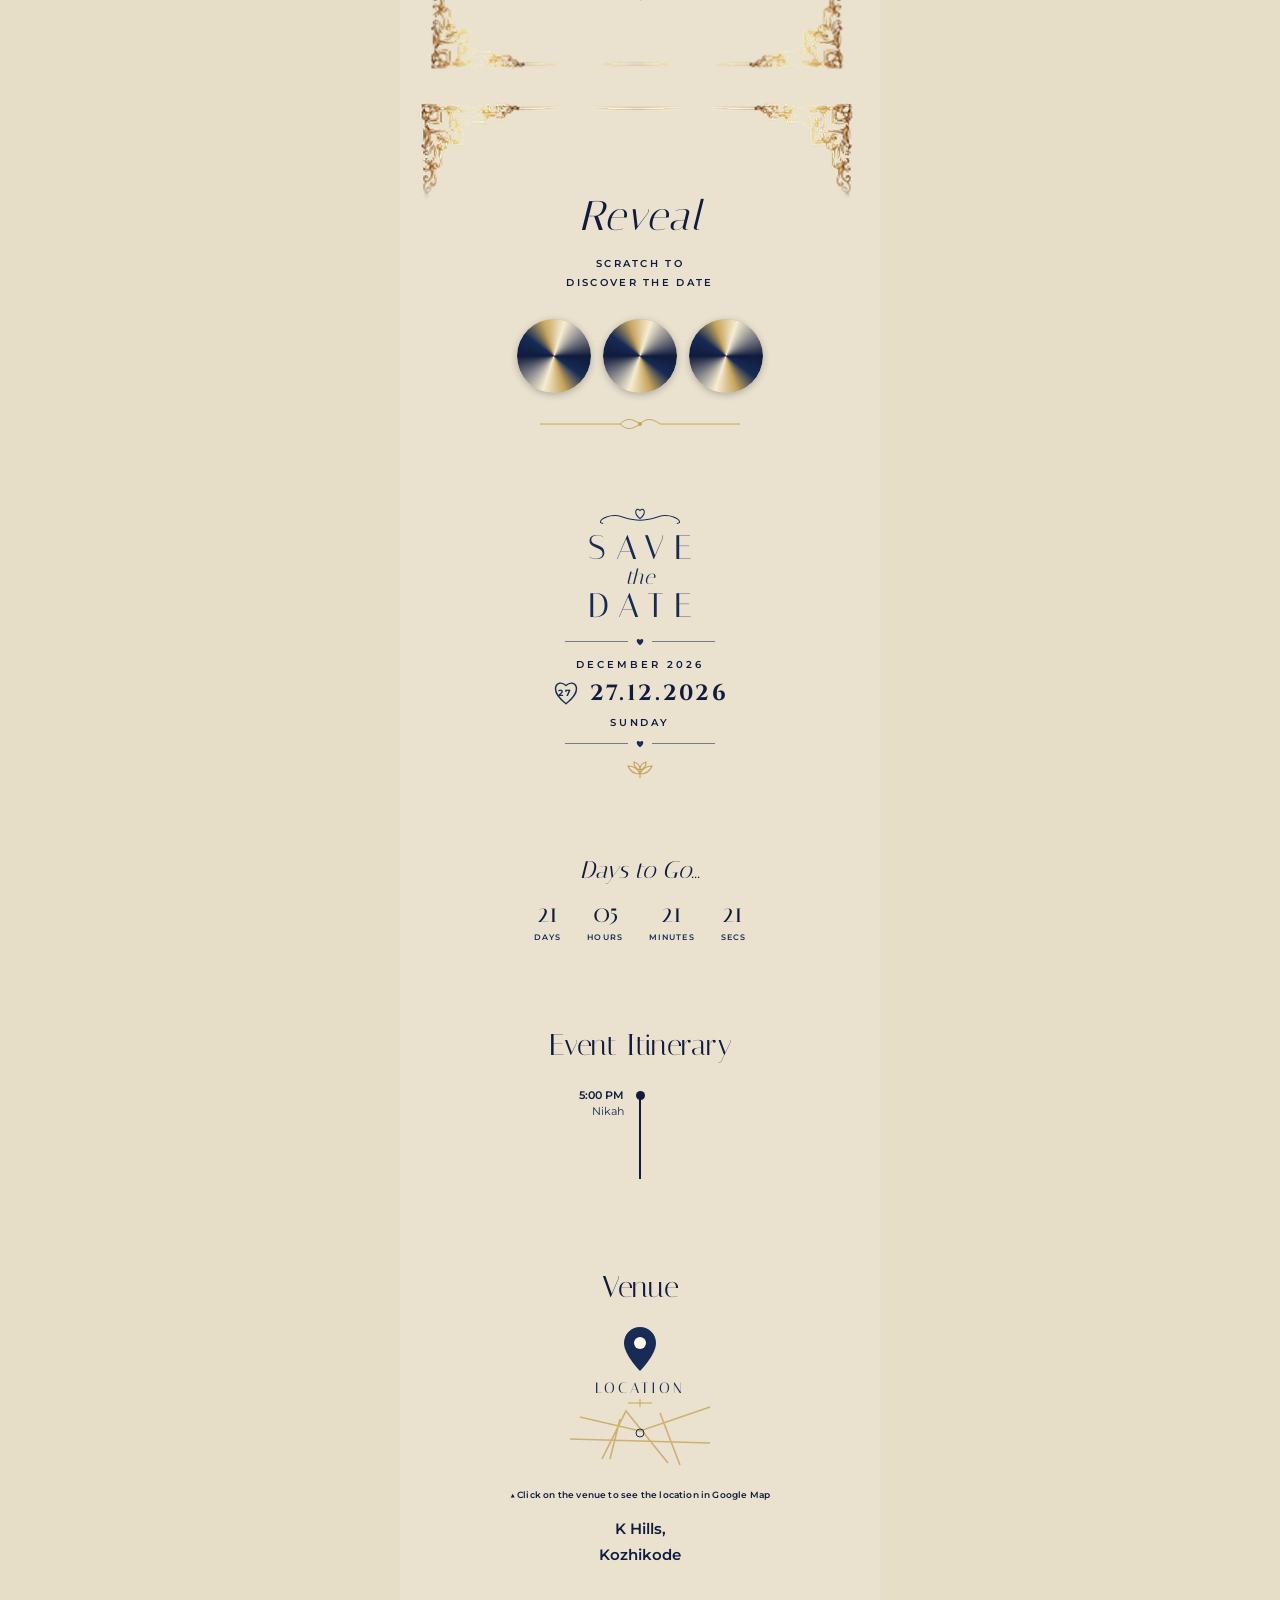
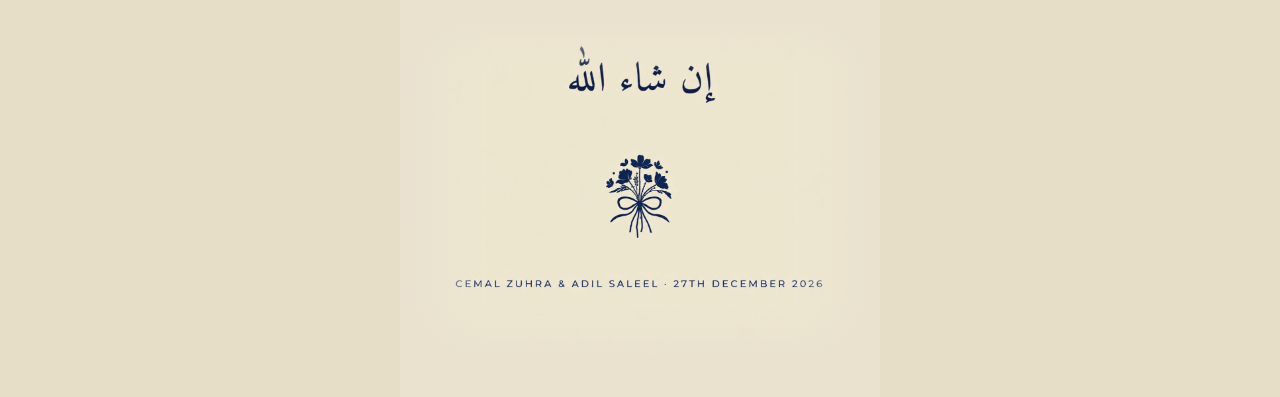
==== commit 595bfa68: "feerfs" ====
--- a/index.html
+++ b/index.html
@@ -39,7 +39,7 @@
   <button class="seal" id="seal" aria-label="Open the invitation">
     <svg viewBox="0 0 120 120"><defs><radialGradient id="wx" cx="38%" cy="32%" r="75%"><stop offset="0" stop-color="#2C4585"/><stop offset=".55" stop-color="#172B55"/><stop offset="1" stop-color="#0B1530"/></radialGradient></defs>
     <path id="wp" fill="url(#wx)" d=""/><circle cx="60" cy="60" r="38" fill="none" stroke="#C6A45C" stroke-width="1.3"/><circle cx="60" cy="60" r="35" fill="none" stroke="#C6A45C" stroke-opacity=".5" stroke-width=".6"/>
-    <text x="60" y="65" text-anchor="middle" font-family="Amoresa, serif" font-size="17" fill="#DCC58F"><tspan>C</tspan><tspan font-size="12.5">&amp;</tspan><tspan font-size="14.5">A</tspan></text></svg>
+    <text x="60" y="61" text-anchor="middle" font-family="Amoresa, serif" font-size="15" fill="#DCC58F" dominant-baseline="middle"><tspan>C</tspan><tspan dx="3">&amp;</tspan><tspan dx="3" font-size="13">A</tspan></text></svg>
   </button>
   <div class="hint">TAP THE SEAL TO OPEN</div>
 </div></div>
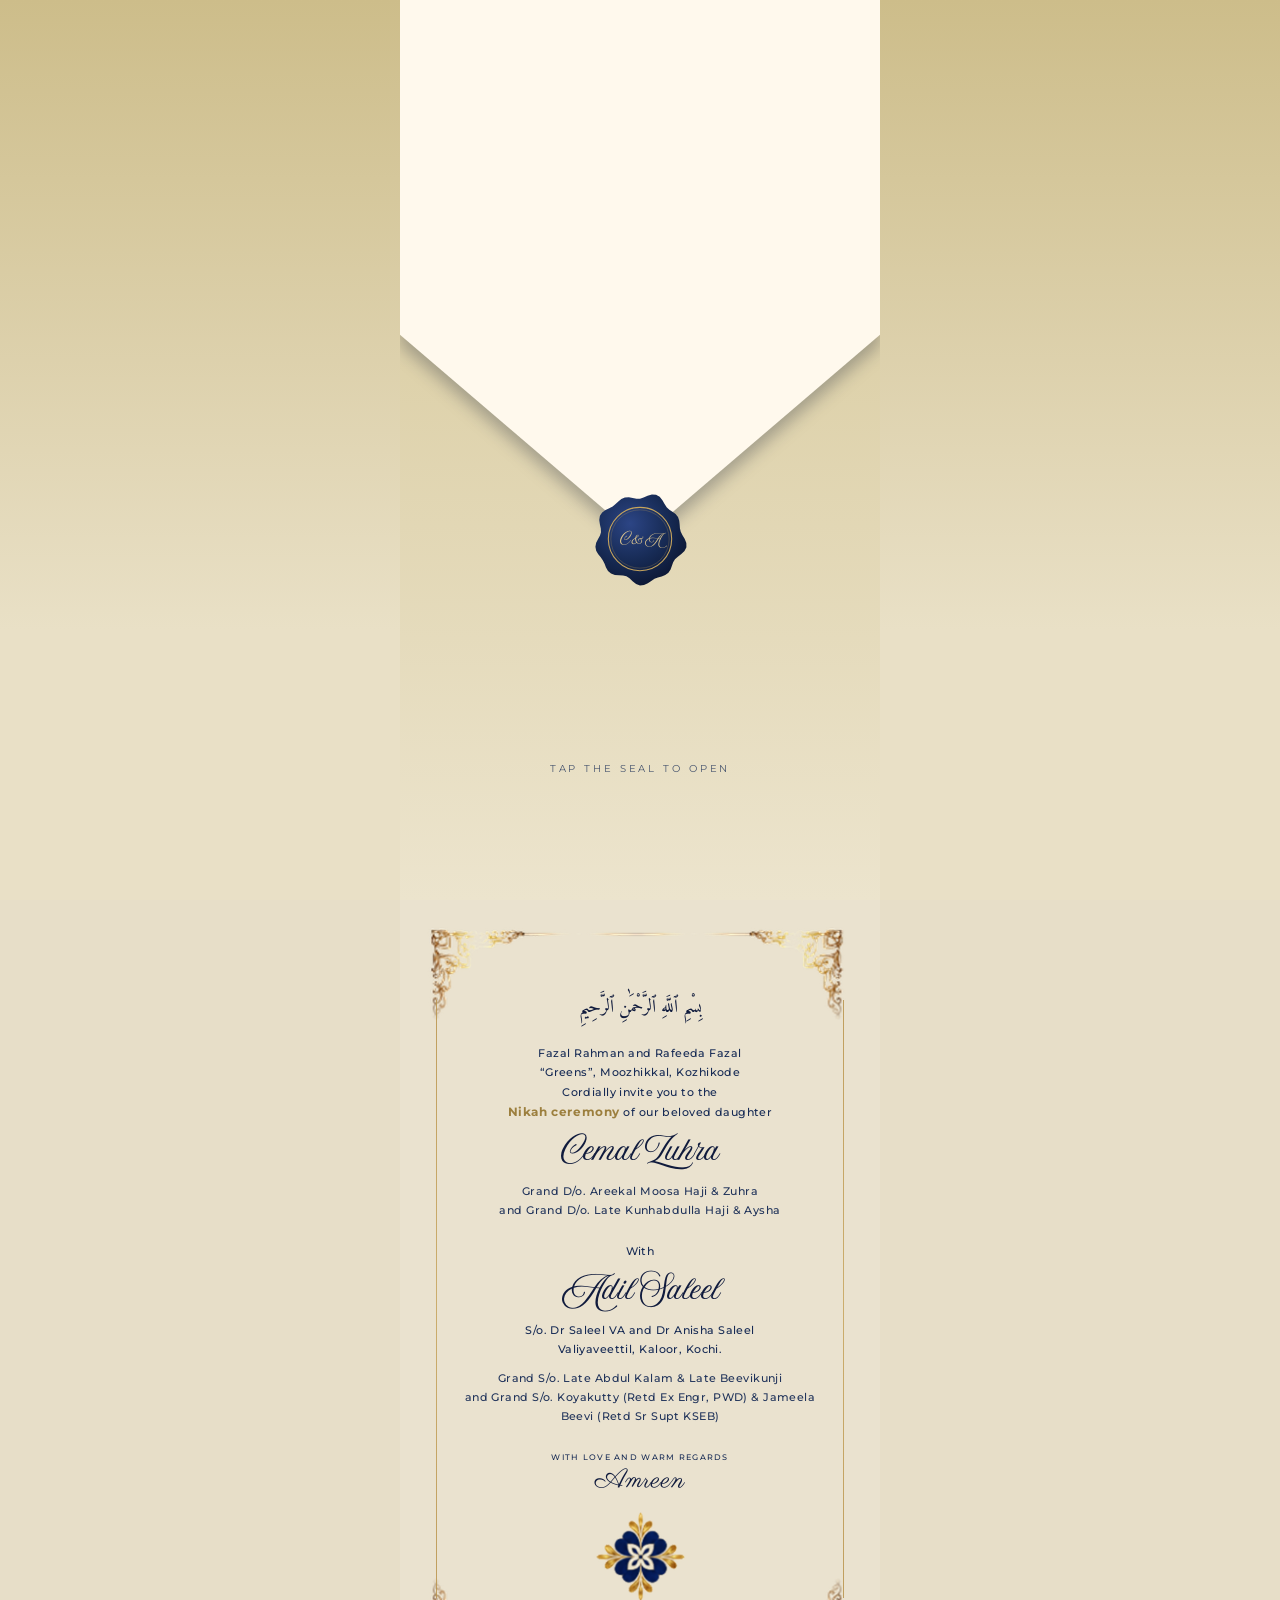
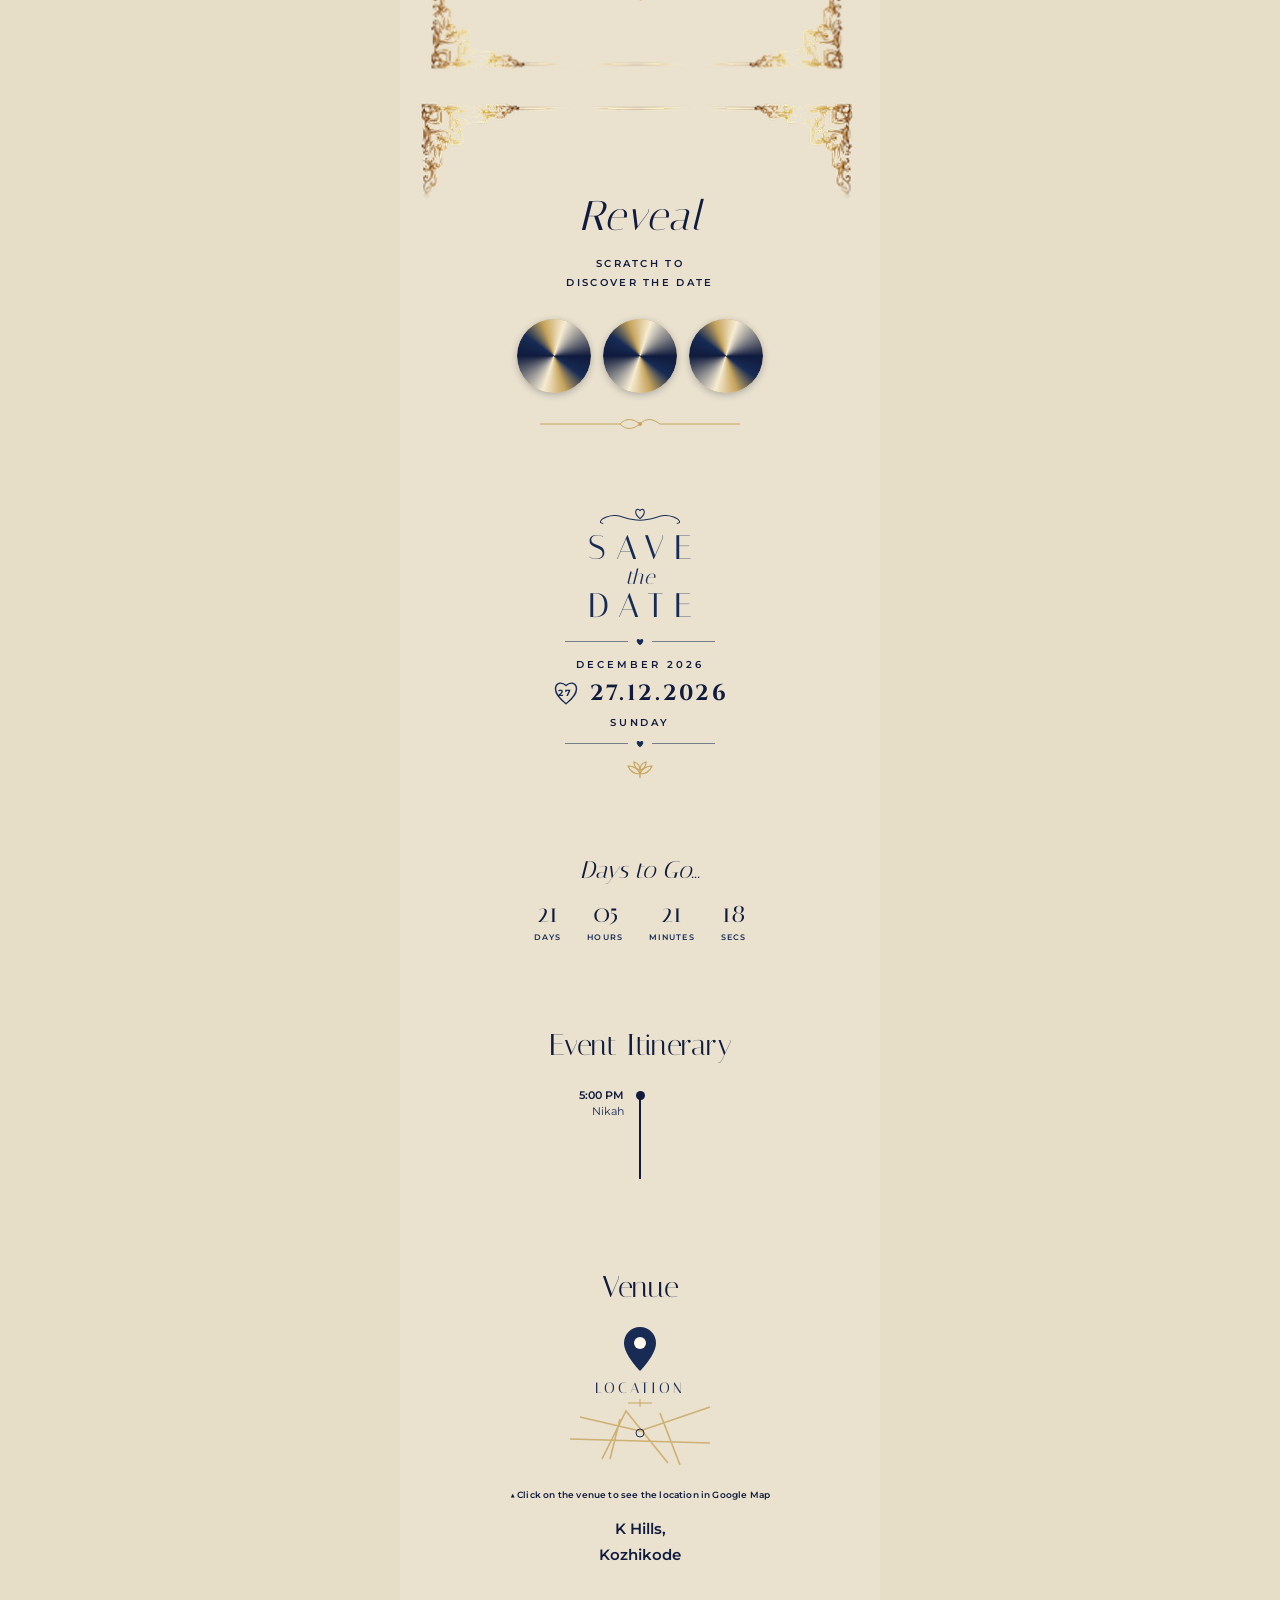
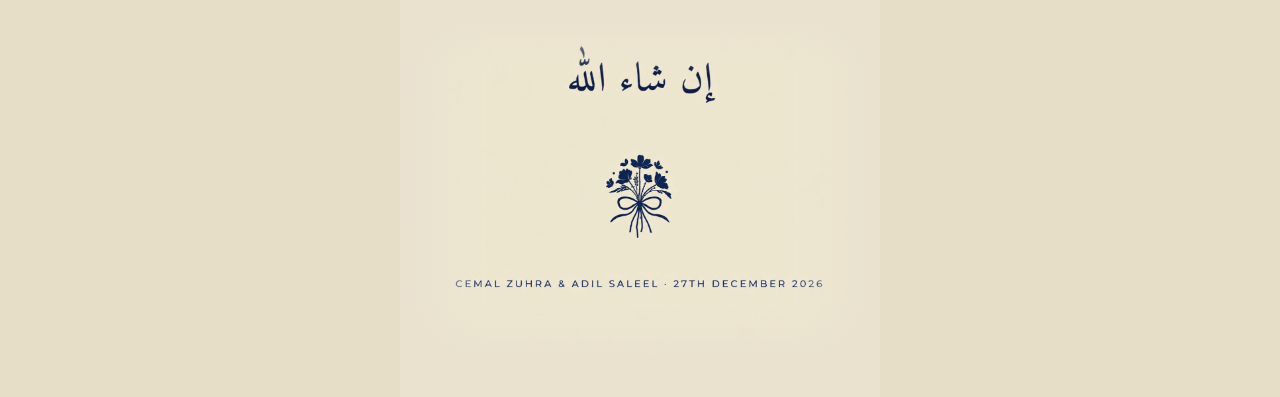
==== commit 61d34bf9: "wfedw" ====
--- a/index.html
+++ b/index.html
@@ -106,7 +106,7 @@
   <img class="orn-t" src="assets/ornament-top.png" alt="" aria-hidden="true"><img class="orn-b" src="assets/ornament-top.png" alt="" aria-hidden="true"><i class="sl l"></i><i class="sl r"></i>
   <div class="ar">بِسْمِ ٱللَّهِ ٱلرَّحْمَٰنِ ٱلرَّحِيمِ</div>
   <div class="sp"></div>
-  <div class="cap">Fazal Rahman and Rafeeda Fazal<br>“Greens”, Moozhikkal, Kozhikode<br>Cordially invite you to the<br><span class="hl">wedding ceremony</span> of our beloved daughter</div>
+  <div class="cap">Fazal Rahman and Rafeeda Fazal<br>“Greens”, Moozhikkal, Kozhikode<br>Cordially invite you to the<br><span class="hl">Nikah ceremony</span> of our beloved daughter</div>
   <span class="nm">Cemal Zuhra</span>
   <div class="cap gp">Grand D/o. Areekal Moosa Haji &amp; Zuhra<br>and Grand D/o. Late Kunhabdulla Haji &amp; Aysha</div>
   <div class="cap with">With</div>
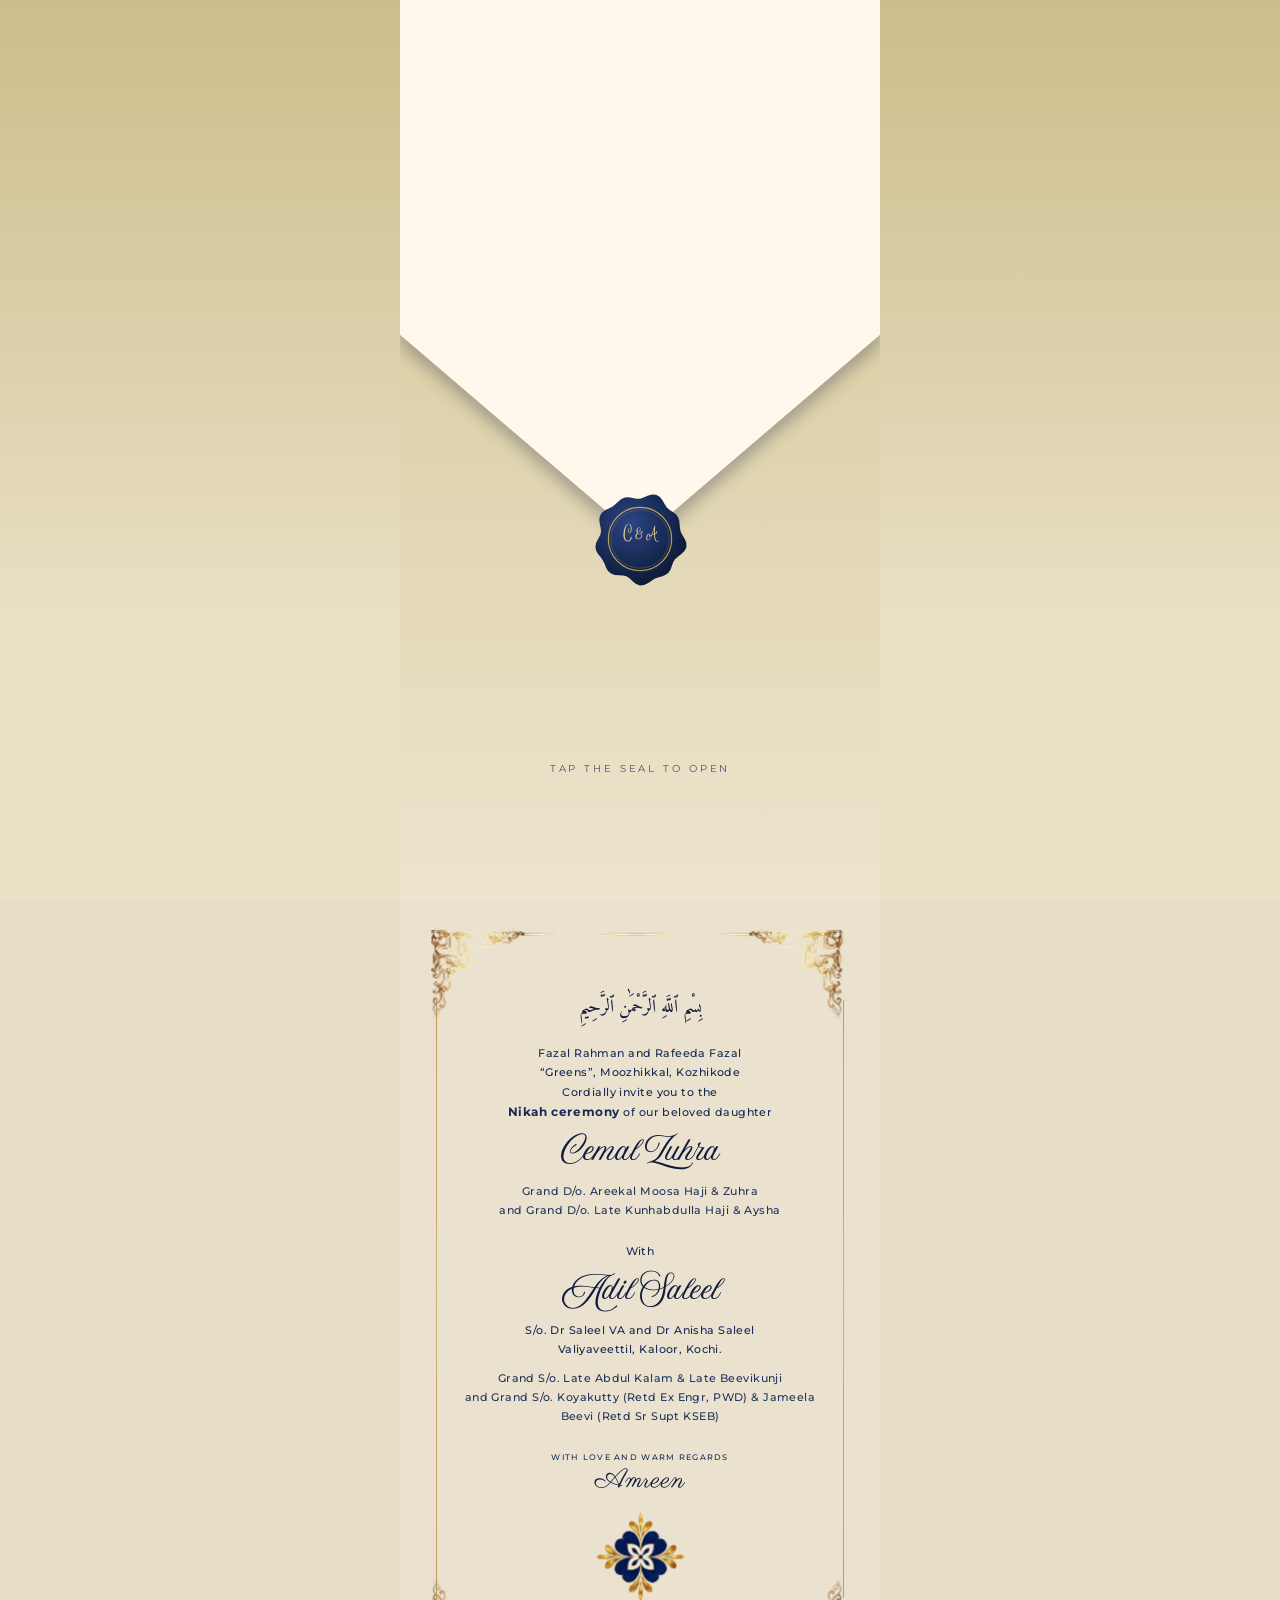
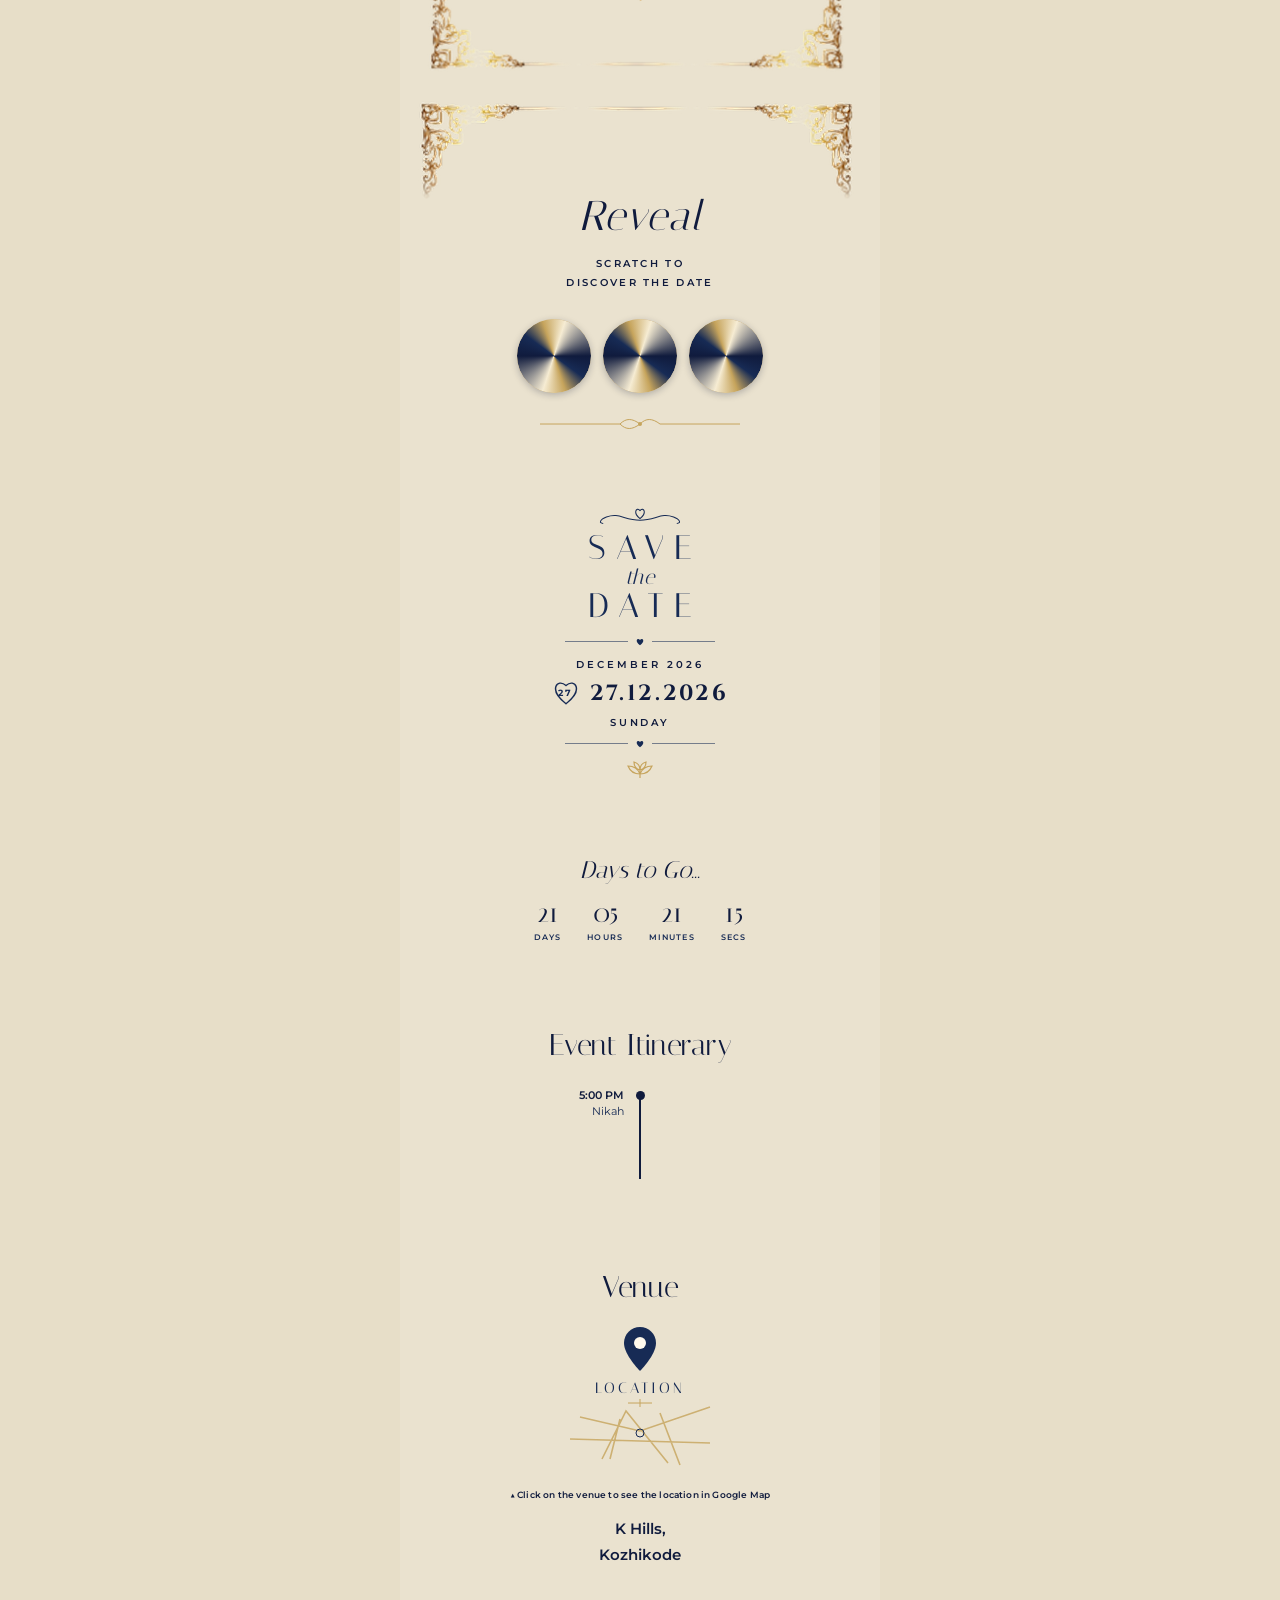
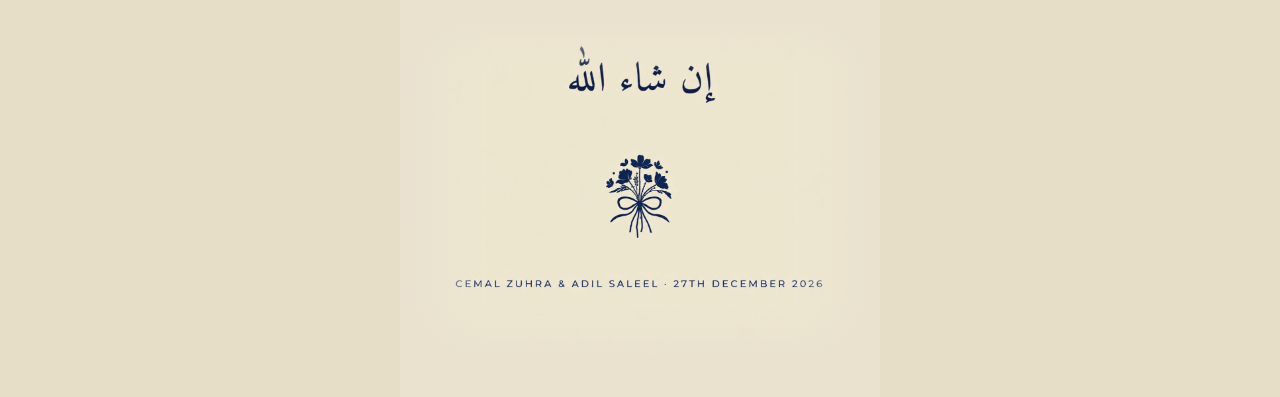
==== commit 3623389c: "dsccsc" ====
--- a/index.html
+++ b/index.html
@@ -39,7 +39,7 @@
   <button class="seal" id="seal" aria-label="Open the invitation">
     <svg viewBox="0 0 120 120"><defs><radialGradient id="wx" cx="38%" cy="32%" r="75%"><stop offset="0" stop-color="#2C4585"/><stop offset=".55" stop-color="#172B55"/><stop offset="1" stop-color="#0B1530"/></radialGradient></defs>
     <path id="wp" fill="url(#wx)" d=""/><circle cx="60" cy="60" r="38" fill="none" stroke="#C6A45C" stroke-width="1.3"/><circle cx="60" cy="60" r="35" fill="none" stroke="#C6A45C" stroke-opacity=".5" stroke-width=".6"/>
-    <text x="60" y="61" text-anchor="middle" font-family="Amoresa, serif" font-size="15" fill="#DCC58F" dominant-baseline="middle"><tspan>C</tspan><tspan dx="3">&amp;</tspan><tspan dx="3" font-size="13">A</tspan></text></svg>
+    <text x="60" y="61" text-anchor="middle" font-family="Angelina, serif" font-size="15" fill="#DCC58F" dominant-baseline="middle"><tspan>C</tspan><tspan dx="3">&amp;</tspan><tspan dx="3" font-size="13">A</tspan></text></svg>
   </button>
   <div class="hint">TAP THE SEAL TO OPEN</div>
 </div></div>
--- a/style.css
+++ b/style.css
@@ -415,6 +415,13 @@
     transition-delay: 2.2s
 }
 
+/* ANGELINA */
+@font-face {
+    font-family: 'Angelina';
+    src: url('assets/angelina.regular.ttf') format('truetype');
+    font-display: swap
+}
+
 /* AMORESA */
 @font-face {
     font-family: 'Amoresa';
@@ -501,7 +508,7 @@
 
 .fam .hl {
     font-weight: 700;
-    color: #9C7F3E;
+    color: inherit;
     letter-spacing: .05em;
     font-size: .74rem;
     display: inline-block;
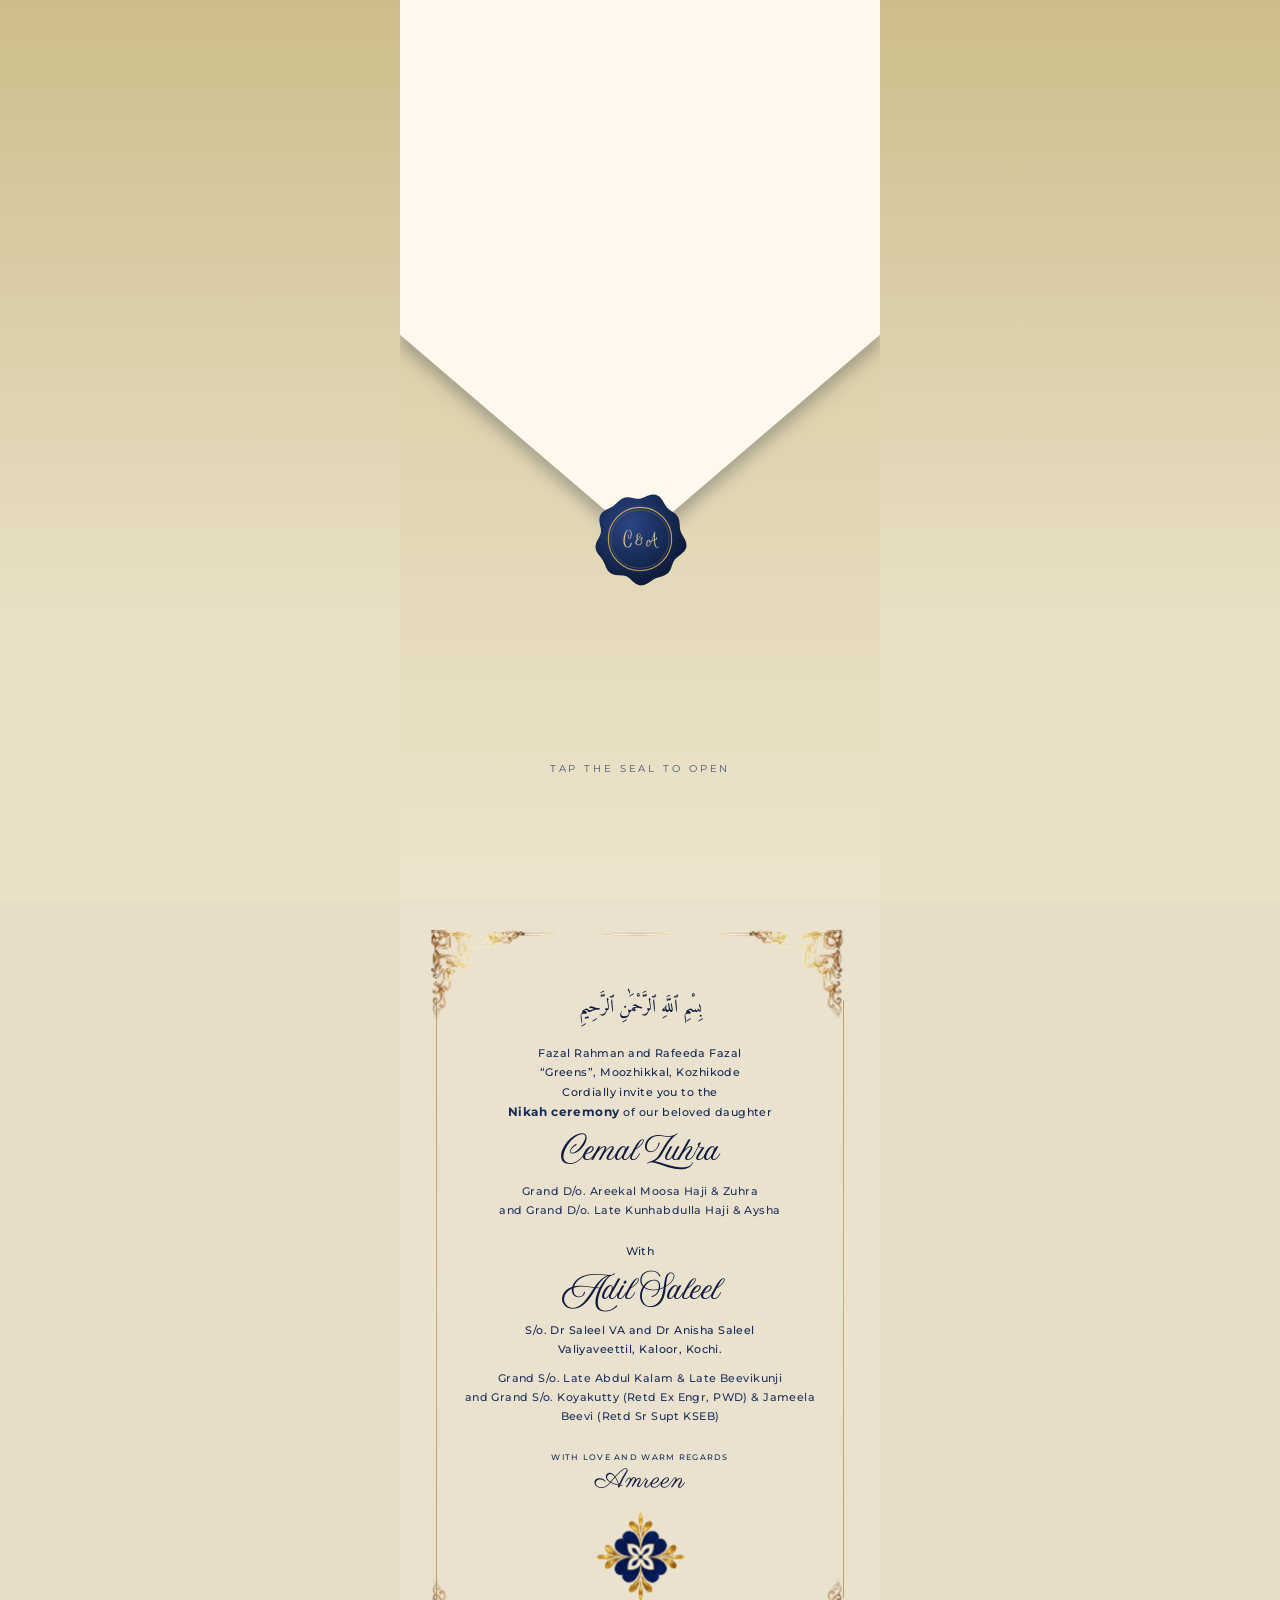
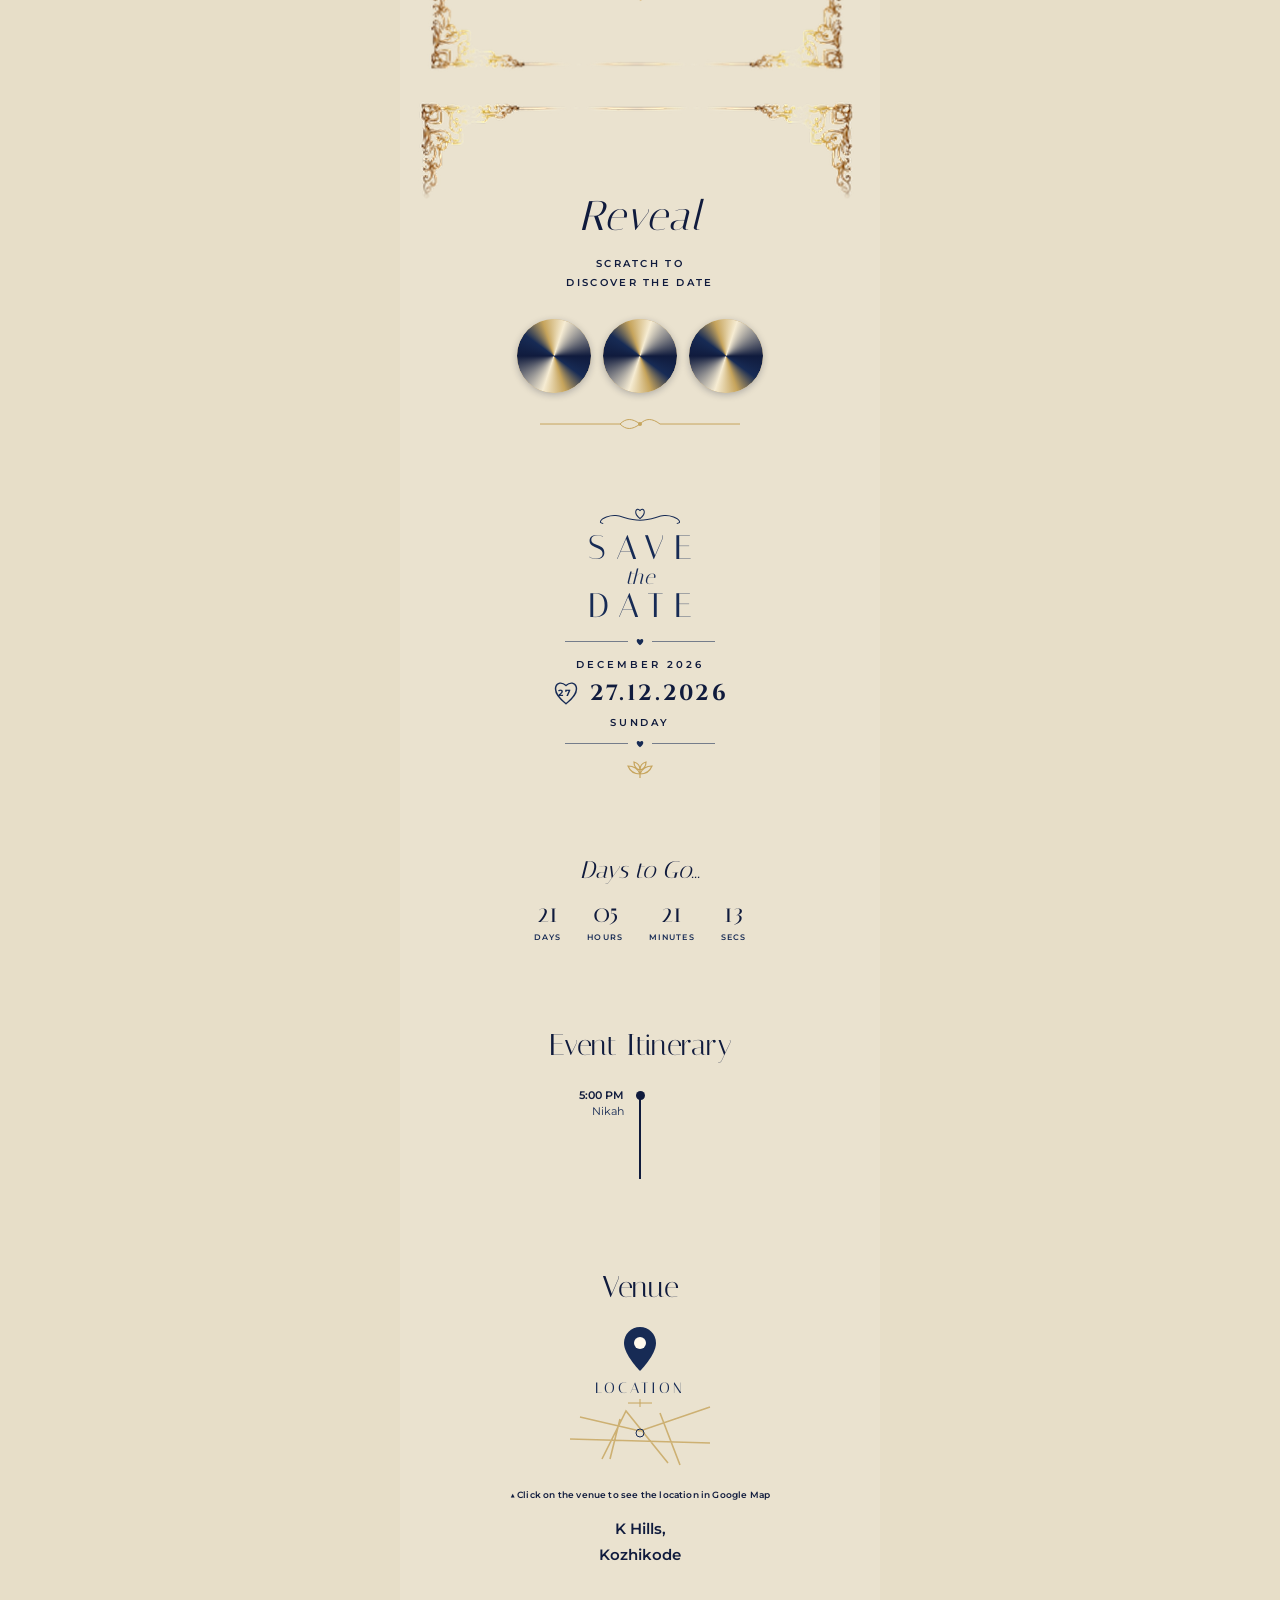
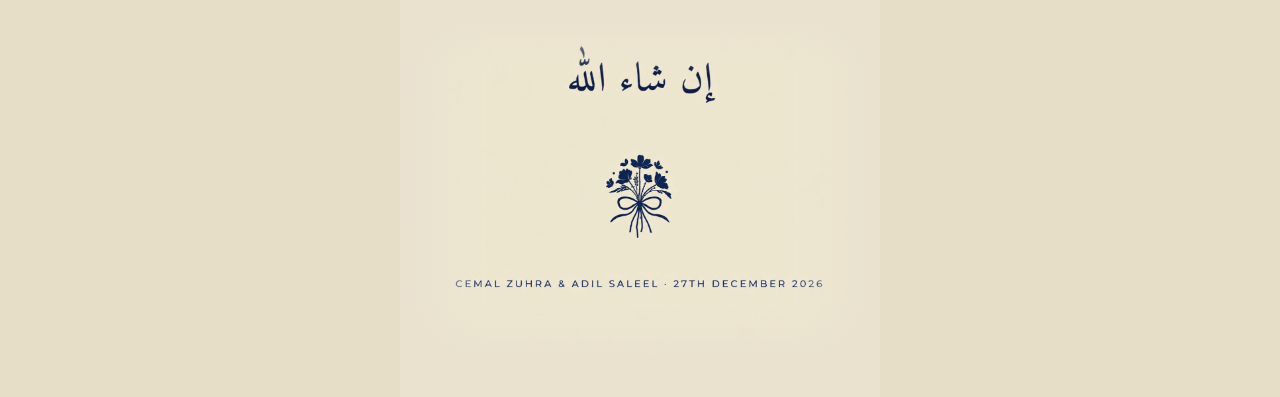
==== commit 3a779862: "wasedfgvhjk" ====
--- a/index.html
+++ b/index.html
@@ -39,7 +39,7 @@
   <button class="seal" id="seal" aria-label="Open the invitation">
     <svg viewBox="0 0 120 120"><defs><radialGradient id="wx" cx="38%" cy="32%" r="75%"><stop offset="0" stop-color="#2C4585"/><stop offset=".55" stop-color="#172B55"/><stop offset="1" stop-color="#0B1530"/></radialGradient></defs>
     <path id="wp" fill="url(#wx)" d=""/><circle cx="60" cy="60" r="38" fill="none" stroke="#C6A45C" stroke-width="1.3"/><circle cx="60" cy="60" r="35" fill="none" stroke="#C6A45C" stroke-opacity=".5" stroke-width=".6"/>
-    <text x="60" y="61" text-anchor="middle" font-family="Angelina, serif" font-size="15" fill="#DCC58F" dominant-baseline="middle"><tspan>C</tspan><tspan dx="3">&amp;</tspan><tspan dx="3" font-size="13">A</tspan></text></svg>
+    <text x="60" y="68" text-anchor="middle" font-family="Angelina, serif" font-size="15" fill="#DCC58F" dominant-baseline="middle"><tspan>C</tspan><tspan dx="3">&amp;</tspan><tspan dx="3" font-size="13">A</tspan></text></svg>
   </button>
   <div class="hint">TAP THE SEAL TO OPEN</div>
 </div></div>
